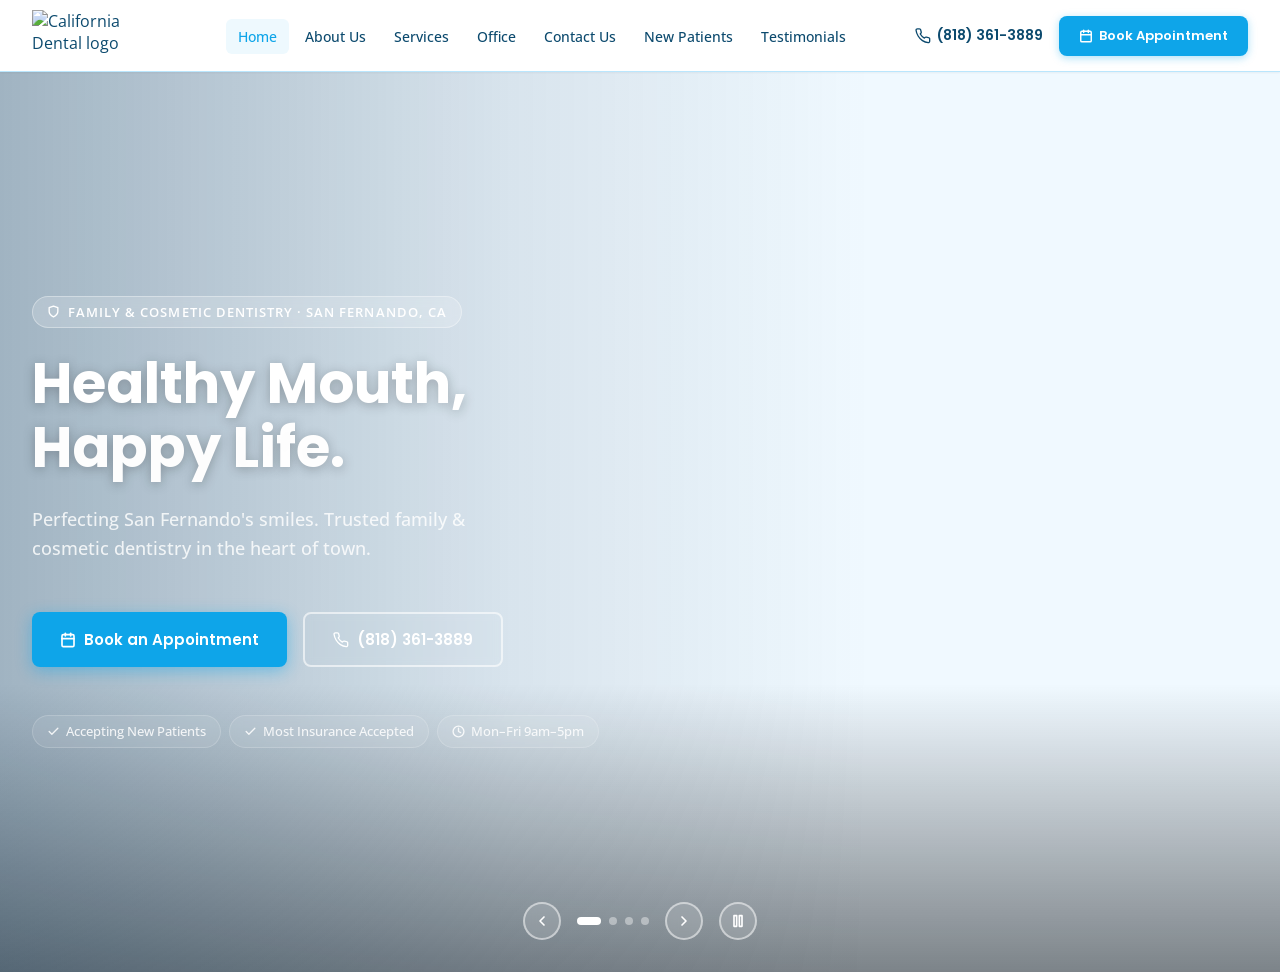
==== index.html @ 05d6266d "fin checkpoint" ====
<!DOCTYPE html>
<html lang="en">
<head>
  <!-- ═══════════════════════════════════════════════════════════════
       PRESERVED: All original meta / SEO / schema / tracking tags
       ═══════════════════════════════════════════════════════════════ -->
  <meta charset="utf-8">
  <meta http-equiv="content-type" content="text/html; charset=utf-8">
  <meta name="robots" content="index,follow">
  <meta name="viewport" content="width=device-width, initial-scale=1">
  <title>San Fernando, CA Dentist</title>
  <meta name="description" content="San Fernando dentist, California Dental is a local, trusted dental practice offering general and cosmetic dentistry, teeth whitening, implants, veneers &amp; other dental care. Call today to make an appointment!">
  <meta name="keywords" content="Dentist, Cosmetic Dentist, Teeth Whitening, Dental Care, Dental Implants, Veneers, Dental Practice, Teeth Cleaning, Family Dentist, San Fernando">
  <meta name="SiteID" content="0040197">
  <link rel="canonical" href="https://www.california-dental.net" />
  <meta property="og:title" content="San Fernando, CA Dentist" />
  <meta property="og:type" content="website" />
  <meta property="og:description" content="San Fernando dentist, California Dental is a local, trusted dental practice offering general and cosmetic dentistry, teeth whitening, implants, veneers &amp; other dental care. Call today to make an appointment!" />
  <meta property="og:url" content="https://www.california-dental.net" />

  <!-- PRESERVED: Favicons -->
  <link rel="shortcut icon" href="https://cdcssl.ibsrv.net/ibimg/smb/16x16_80/webmgr/0v/0/l/5e7abb1abc600_IGLogo.png.webp?4edfd5c7033d72e8e46a550bc33fdedd" type="image/x-icon" />

  <!-- PRESERVED: Schema.org structured data -->
  <script type="application/ld+json">
  {"@context":"https://schema.org","@type":"MedicalBusiness","url":"https://www.california-dental.net","name":"California Dental","description":"San Fernando dentist, California Dental is a local, trusted dental practice offering general and cosmetic dentistry, teeth whitening, implants, veneers & other dental care. Call today to make an appointment!","telephone":"(818) 361-3889","email":"contact@california-dental.net","priceRange":"Call for pricing options","address":{"@type":"PostalAddress","addressLocality":"San Fernando","addressRegion":"CA","postalCode":"91340","streetAddress":"1009 Glenoaks Blvd","addressCountry":"USA"},"sameAs":["https://g.page/r/CWk7m9_or7PLEAE","https://www.yelp.com/biz/california-dental-san-fernando","http://instagram.com/cali.dental","https://www.facebook.com/California-Dental-102701184715709/"],"geo":{"@type":"GeoCoordinates","latitude":34.291094000000001,"longitude":-118.429474},"logo":"https://www.california-dental.net/storage/app/media/cali-logo1.jpg","openingHoursSpecification":[{"@type":"OpeningHoursSpecification","dayOfWeek":["Monday","Tuesday","Wednesday","Thursday","Friday"],"opens":"09:00","closes":"17:00"}]}
  </script>
  <script type="application/ld+json">
  {"@context":"https://schema.org","@type":"WebSite","name":"California Dental","url":"https://www.california-dental.net"}
  </script>

  <!-- PRESERVED: Officite CMS color tokens (original site vars) -->
  <style>:root{--color2:#3bb6b4;--color3:#989898;--color4:#94d3d2;--color5:#b8b8b8;}</style>

  <!-- PRESERVED: reCAPTCHA global key -->
  <script>var RECAPTCHA_SITE_KEY="6LefJjArAAAAACeGc1HRyo3RQkV0Jx7Jua7Bylkk";</script>

  <!-- PRESERVED: Google Analytics -->
  <script async src="https://www.googletagmanager.com/gtag/js?id=G-EQH496LMM2"></script>
  <script>window.dataLayer=window.dataLayer||[];function gtag(){dataLayer.push(arguments);}gtag('js',new Date());gtag('config','G-EQH496LMM2');</script>

  <!-- PRESERVED: Officite Call Tracking -->
  <script>var _ctRewriteUrl="https://apps.officite.com/CallTracking/RewriteRule/clientId/120095";</script>
  <script async src="https://apps.officite.com/js/smb-number-changer.js"></script>

  <!-- PRESERVED: SMB Leads Campaign Tracker -->
  <script async src="https://smbleads.ibsmb.com/v1/js/CampaignTracker.min.js"></script>

  <!-- PRESERVED: Piwik ignore tel/fax links -->
  <script>
  window.addEventListener("load",function(){
    var t=document.querySelectorAll('a[href^="tel:"]:not(.piwik_ignore)');
    for(var i=0;i<t.length;i++)t[i].classList.add("piwik_ignore");
    var f=document.querySelectorAll('a[href^="fax:"]:not(.piwik_ignore)');
    for(var j=0;j<f.length;j++)f[j].classList.add("piwik_ignore");
  });
  </script>

  <!-- PRESERVED: Cloudflare Web Analytics -->
  <script defer src="https://static.cloudflareinsights.com/beacon.min.js" data-cf-beacon='{"token":"824d5838503a4dd0adf602fb974a7e1a"}'></script>

  <!-- ═══════════════════════════════════════════════════════════════
       DESIGN SYSTEM — California Dental (MASTER.md)
       Style: Soft UI Evolution | Category: Dental Practice
       ═══════════════════════════════════════════════════════════════ -->
  <link rel="preconnect" href="https://fonts.googleapis.com">
  <link rel="preconnect" href="https://fonts.gstatic.com" crossorigin>
  <link href="https://fonts.googleapis.com/css2?family=Open+Sans:wght@300;400;500;600;700&family=Poppins:wght@400;500;600;700&display=swap" rel="stylesheet">

  <style>
    /* ─── DESIGN TOKENS ─────────────────────────────────────────── */
    :root {
      --color-primary:       #0EA5E9;
      --color-on-primary:    #0F172A;
      --color-secondary:     #38BDF8;
      --color-on-secondary:  #0F172A;
      --color-accent:        #0EA5E9;
      --color-background:    #F0F9FF;
      --color-foreground:    #0C4A6E;
      --color-card:          #FFFFFF;
      --color-card-fg:       #0C4A6E;
      --color-muted:         #E8F2F8;
      --color-muted-fg:      #475569;
      --color-border:        #BAE6FD;
      --color-destructive:   #DC2626;
      --color-ring:          #000000;

      --shadow-sm:  0 1px 2px rgba(0,0,0,.05);
      --shadow-md:  0 4px 6px rgba(0,0,0,.10);
      --shadow-lg:  0 10px 15px rgba(0,0,0,.10);
      --shadow-xl:  0 20px 25px rgba(0,0,0,.15);

      --space-xs:   4px;
      --space-sm:   8px;
      --space-md:   16px;
      --space-lg:   24px;
      --space-xl:   32px;
      --space-2xl:  48px;
      --space-3xl:  64px;

      --font-heading: 'Poppins', sans-serif;
      --font-body:    'Open Sans', sans-serif;

      --nav-h: 72px;
      --transition: 200ms ease;
    }

    /* ─── RESET ──────────────────────────────────────────────────── */
    *, *::before, *::after { box-sizing: border-box; margin: 0; padding: 0; }
    html { scroll-behavior: smooth; }
    body {
      font-family: var(--font-body);
      color: var(--color-foreground);
      background: var(--color-background);
      -webkit-font-smoothing: antialiased;
    }
    a { text-decoration: none; color: inherit; }
    ul { list-style: none; }
    img { display: block; max-width: 100%; }

    /* ─── NAVBAR ─────────────────────────────────────────────────── */
    .navbar {
      position: fixed;
      top: 0; left: 0; right: 0;
      z-index: 1000;
      height: var(--nav-h);
      background: rgba(255,255,255,0.96);
      backdrop-filter: blur(12px);
      -webkit-backdrop-filter: blur(12px);
      border-bottom: 1px solid var(--color-border);
      box-shadow: var(--shadow-sm);
      transition: background var(--transition), box-shadow var(--transition);
    }
    .navbar.scrolled {
      background: rgba(255,255,255,0.99);
      box-shadow: var(--shadow-md);
    }
    .navbar__inner {
      max-width: 1280px;
      margin: 0 auto;
      height: 100%;
      padding: 0 var(--space-xl);
      display: flex;
      align-items: center;
      gap: var(--space-xl);
    }

    /* Logo */
    .navbar__logo {
      flex-shrink: 0;
      display: flex;
      align-items: center;
    }
    .navbar__logo img {
      height: 52px;
      width: auto;
      object-fit: contain;
    }

    /* Nav links */
    .navbar__nav {
      flex: 1;
      display: flex;
      align-items: center;
      justify-content: center;
      gap: 4px;
    }
    .navbar__nav a {
      font-family: var(--font-body);
      font-size: 14px;
      font-weight: 500;
      color: var(--color-foreground);
      padding: 8px 12px;
      border-radius: 6px;
      transition: color var(--transition), background var(--transition);
      white-space: nowrap;
    }
    .navbar__nav a:hover,
    .navbar__nav a.active {
      color: var(--color-primary);
      background: rgba(14,165,233,.07);
    }
    .navbar__nav a:focus-visible {
      outline: 2px solid var(--color-primary);
      outline-offset: 2px;
    }
    .navbar__nav a:focus-visible {
      outline: 2px solid var(--color-primary);
      outline-offset: 2px;
    }

    /* Navbar right: phone + CTA */
    .navbar__right {
      flex-shrink: 0;
      display: flex;
      align-items: center;
      gap: var(--space-md);
    }
    .navbar__phone {
      display: flex;
      align-items: center;
      gap: 6px;
      font-family: var(--font-heading);
      font-size: 14px;
      font-weight: 600;
      color: var(--color-foreground);
      transition: color var(--transition);
    }
    .navbar__phone:hover { color: var(--color-primary); }
    .navbar__phone svg { flex-shrink: 0; }
    .navbar__cta {
      display: inline-flex;
      align-items: center;
      gap: 6px;
      background: var(--color-primary);
      color: #fff;
      font-family: var(--font-heading);
      font-size: 13px;
      font-weight: 600;
      padding: 10px 20px;
      border-radius: 8px;
      cursor: pointer;
      transition: opacity var(--transition), transform var(--transition), box-shadow var(--transition);
      box-shadow: 0 2px 8px rgba(14,165,233,.35);
      white-space: nowrap;
    }
    .navbar__cta:hover {
      opacity: .92;
      transform: translateY(-1px);
      box-shadow: 0 4px 16px rgba(14,165,233,.45);
    }
    .navbar__cta:focus-visible { outline: 2px solid var(--color-ring); outline-offset: 3px; }

    /* Hamburger (mobile) */
    .navbar__hamburger {
      display: none;
      flex-direction: column;
      justify-content: center;
      gap: 5px;
      width: 36px;
      height: 36px;
      padding: 4px;
      background: none;
      border: none;
      cursor: pointer;
      border-radius: 6px;
      transition: background var(--transition);
      margin-left: auto;
    }
    .navbar__hamburger:hover { background: var(--color-muted); }
    .navbar__hamburger span {
      display: block;
      height: 2px;
      background: var(--color-foreground);
      border-radius: 2px;
      transition: transform 250ms ease, opacity 250ms ease, width var(--transition);
    }
    .navbar__hamburger.open span:nth-child(1) { transform: translateY(7px) rotate(45deg); }
    .navbar__hamburger.open span:nth-child(2) { opacity: 0; width: 0; }
    .navbar__hamburger.open span:nth-child(3) { transform: translateY(-7px) rotate(-45deg); }

    /* Mobile drawer */
    .navbar__drawer {
      display: none;
      position: fixed;
      top: var(--nav-h);
      left: 0; right: 0;
      background: #fff;
      border-bottom: 1px solid var(--color-border);
      box-shadow: var(--shadow-lg);
      padding: var(--space-md) var(--space-xl) var(--space-xl);
      z-index: 999;
      flex-direction: column;
      gap: 4px;
    }
    .navbar__drawer.open { display: flex; }
    .navbar__drawer a {
      font-size: 15px;
      font-weight: 500;
      color: var(--color-foreground);
      padding: 12px 8px;
      border-radius: 8px;
      border-bottom: 1px solid var(--color-muted);
      transition: color var(--transition), background var(--transition);
    }
    .navbar__drawer a:last-child { border-bottom: none; }
    .navbar__drawer a:hover { color: var(--color-primary); background: rgba(14,165,233,.06); }
    .navbar__drawer .drawer-phone {
      margin-top: var(--space-md);
      display: flex;
      align-items: center;
      justify-content: center;
      gap: 8px;
      font-family: var(--font-heading);
      font-weight: 700;
      font-size: 18px;
      color: var(--color-primary);
      border: none;
      background: rgba(14,165,233,.08);
      border-radius: 10px;
      padding: var(--space-md);
    }

    /* ─── HERO SLIDER ────────────────────────────────────────────── */
    .hero {
      position: relative;
      width: 100%;
      height: 100vh;
      min-height: 560px;
      max-height: 900px;
      overflow: hidden;
      margin-top: var(--nav-h);
    }

    /* Slides */
    .hero__slides {
      position: absolute;
      inset: 0;
    }
    .hero__slide {
      position: absolute;
      inset: 0;
      background-size: cover;
      background-position: center;
      opacity: 0;
      transition: opacity 800ms ease;
      will-change: opacity;
    }
    .hero__slide.active { opacity: 1; }

    @media (prefers-reduced-motion: reduce) {
      .hero__slide { transition: none; }
    }

    /* Overlay — subtle blue scrim + bottom fade */
    .hero__overlay {
      position: absolute;
      inset: 0;
      background:
        linear-gradient(90deg,
          rgba(12, 50, 80, 0.35) 0%,
          rgba(12, 50, 80, 0.10) 40%,
          rgba(12, 50, 80, 0) 68%
        ),
        linear-gradient(to top,
          rgba(10, 15, 20, 0.50) 0%,
          rgba(10, 15, 20, 0) 32%
        );
      z-index: 1;
    }

    /* Content */
    .hero__content {
      position: relative;
      z-index: 2;
      height: 100%;
      display: flex;
      flex-direction: column;
      justify-content: center;
      padding: var(--space-3xl) var(--space-xl);
      max-width: 1280px;
      margin: 0 auto;
    }
    .hero__inner {
      max-width: 620px;
    }

    /* Eyebrow */
    .hero__eyebrow {
      display: inline-flex;
      align-items: center;
      gap: 8px;
      font-family: var(--font-body);
      font-size: 13px;
      font-weight: 600;
      letter-spacing: .08em;
      text-transform: uppercase;
      color: #fff;
      background: rgba(255,255,255,.18);
      border: 1px solid rgba(255,255,255,.35);
      border-radius: 100px;
      padding: 6px 14px;
      margin-bottom: var(--space-lg);
      backdrop-filter: blur(6px);
    }
    .hero__eyebrow svg { flex-shrink: 0; }

    /* Heading */
    .hero__heading {
      font-family: var(--font-heading);
      font-weight: 700;
      font-size: clamp(2.2rem, 5vw, 3.5rem);
      line-height: 1.15;
      color: #fff;
      margin-bottom: var(--space-lg);
      text-shadow: 0 2px 12px rgba(0,0,0,.25);
    }
    .hero__heading em {
      font-style: normal;
      color: rgba(255,255,255,.98);
    }

    /* Caption / subtitle */
    .hero__caption {
      font-family: var(--font-body);
      font-size: clamp(1rem, 2vw, 1.125rem);
      font-weight: 500;
      color: rgba(255,255,255,.82);
      line-height: 1.65;
      margin-bottom: var(--space-2xl);
      max-width: 500px;
    }

    /* CTA row */
    .hero__cta-row {
      display: flex;
      flex-wrap: wrap;
      gap: var(--space-md);
      margin-bottom: var(--space-2xl);
    }
    .btn-primary {
      display: inline-flex;
      align-items: center;
      gap: 8px;
      background: var(--color-primary);
      color: #fff;
      font-family: var(--font-heading);
      font-size: 15px;
      font-weight: 600;
      padding: 14px 28px;
      border-radius: 8px;
      cursor: pointer;
      border: none;
      box-shadow: 0 4px 16px rgba(14,165,233,.45);
      transition: opacity var(--transition), transform var(--transition), box-shadow var(--transition);
      white-space: nowrap;
    }
    .btn-primary:hover {
      opacity: .92;
      transform: translateY(-1px);
      box-shadow: 0 6px 24px rgba(14,165,233,.55);
    }
    .btn-primary:focus-visible { outline: 2px solid #fff; outline-offset: 3px; }

    .btn-ghost {
      display: inline-flex;
      align-items: center;
      gap: 8px;
      background: transparent;
      color: #fff;
      font-family: var(--font-heading);
      font-size: 15px;
      font-weight: 600;
      padding: 14px 28px;
      border-radius: 8px;
      border: 2px solid rgba(255,255,255,.6);
      cursor: pointer;
      backdrop-filter: blur(4px);
      transition: background var(--transition), border-color var(--transition), transform var(--transition);
      white-space: nowrap;
    }
    .btn-ghost:hover {
      background: rgba(255,255,255,.12);
      border-color: #fff;
      transform: translateY(-1px);
    }
    .btn-ghost:focus-visible { outline: 2px solid #fff; outline-offset: 3px; }

    /* Trust badges */
    .hero__badges {
      display: flex;
      flex-wrap: wrap;
      gap: var(--space-sm);
    }
    .hero__badge {
      display: inline-flex;
      align-items: center;
      gap: 6px;
      background: rgba(255,255,255,.08);
      border: 1px solid rgba(255,255,255,.18);
      color: rgba(255,255,255,.85);
      font-family: var(--font-body);
      font-size: 12.5px;
      font-weight: 500;
      padding: 7px 14px;
      border-radius: 100px;
      backdrop-filter: blur(6px);
    }
    .hero__badge svg { flex-shrink: 0; }

    /* Slide controls (prev / next / dots / pause) */
    .hero__controls {
      position: absolute;
      bottom: 32px;
      left: 50%;
      transform: translateX(-50%);
      z-index: 3;
      display: flex;
      align-items: center;
      gap: var(--space-md);
    }
    .hero__ctrl-btn {
      width: 38px;
      height: 38px;
      border-radius: 50%;
      border: 2px solid rgba(255,255,255,.5);
      background: rgba(255,255,255,.12);
      backdrop-filter: blur(6px);
      color: #fff;
      cursor: pointer;
      display: flex;
      align-items: center;
      justify-content: center;
      transition: background var(--transition), border-color var(--transition), transform var(--transition);
    }
    .hero__ctrl-btn:hover {
      background: rgba(255,255,255,.25);
      border-color: rgba(255,255,255,.9);
      transform: scale(1.05);
    }
    .hero__ctrl-btn:focus-visible { outline: 2px solid #fff; outline-offset: 3px; }

    .hero__dots {
      display: flex;
      align-items: center;
      gap: 8px;
    }
    .hero__dot {
      width: 8px;
      height: 8px;
      border-radius: 50%;
      background: rgba(255,255,255,.4);
      border: none;
      padding: 0;
      cursor: pointer;
      transition: background var(--transition), transform var(--transition), width var(--transition);
    }
    .hero__dot.active {
      background: #fff;
      width: 24px;
      border-radius: 100px;
    }
    .hero__dot:focus-visible { outline: 2px solid #fff; outline-offset: 3px; }

    /* Slide-number announce (sr-only) */
    .sr-only {
      position: absolute;
      width: 1px;
      height: 1px;
      overflow: hidden;
      clip: rect(0,0,0,0);
      white-space: nowrap;
    }

    /* ─── RESPONSIVE ─────────────────────────────────────────────── */
    @media (max-width: 1024px) {
      .navbar__nav { display: none; }
      .navbar__right .navbar__cta { display: none; }
      .navbar__hamburger { display: flex; }
    }
    @media (max-width: 768px) {
      .hero { height: calc(100svh - var(--nav-h)); min-height: 480px; max-height: 700px; }
      .hero__content { padding: var(--space-xl) var(--space-md); justify-content: flex-end; padding-bottom: 80px; }
      .hero__inner { max-width: 100%; }
      .hero__heading { font-size: clamp(1.8rem, 6vw, 2.4rem); }
      .hero__caption { font-size: .95rem; }
      .hero__controls { bottom: 20px; }
      .navbar__inner { padding: 0 var(--space-md); }
    }
    @media (max-width: 375px) {
      .hero__cta-row { flex-direction: column; }
      .btn-primary, .btn-ghost { justify-content: center; }
    }
  </style>
</head>

<body>

  <!-- ═══════════════════════════════════════════════════════════════
       PRESERVED: Officite ADA Accessibility Toolbar (untouched)
       ═══════════════════════════════════════════════════════════════ -->
  <div id="ada-modal-on" class="ada_modal" style="display:none;">
    <div class="ada_modal--container">
      <p class="ada_modal--description">Would you like to switch to the accessible version of this site?</p>
      <a href="#" tabindex="0" class="ada_modal--link" title="Go to accessible site" data-action="accessible">Go to accessible site</a>
      <a href="#" tabindex="1" class="ada_modal--close" title="Close modal window" data-action="close"><span>Close modal window</span></a>
    </div>
  </div>
  <div id="ada-modal-off" class="ada_modal" style="display:none;">
    <div class="ada_modal--container">
      <p class="ada_modal--description">Don't need the accessible version of this site?</p>
      <a href="#" tabindex="0" class="ada_modal--link" title="Hide the accessibility button" data-action="remove-accessible">Hide the accessibility button</a>
      <a href="#" tabindex="1" class="ada_modal--close" title="Close modal window" data-action="close"><span>Close modal window</span></a>
    </div>
  </div>
  <div id="ada-toolbar" class="ada_toolbar bottom" style="display:none;">
    <div class="ada_toolbar--content">
      <a href="#" data-modal-id="ada-modal-on" data-action="modal" class="ada_toolbar--opener" title="Accessibility View" tabindex="0">Accessibility View</a>
      <a href="#" data-modal-id="ada-modal-off" data-action="modal" class="ada_toolbar--close" title="Close toolbar" tabindex="0"><span>Close toolbar</span></a>
    </div>
  </div>

  <!-- ═══════════════════════════════════════════════════════════════
       NAVBAR
       ═══════════════════════════════════════════════════════════════ -->
  <nav class="navbar" id="navbar" role="navigation" aria-label="Main navigation">
    <div class="navbar__inner">

      <!-- Logo -->
      <a href="https://www.california-dental.net" class="navbar__logo" aria-label="California Dental — Home">
        <img src="https://cdcssl.ibsrv.net/ibimg/smb/396x150_80/webmgr/0v/0/l/cali-logo1.jpg.webp?b8991b224cc1a1da1626f5af4415e0e5"
             alt="California Dental logo"
             width="198" height="75">
      </a>

      <!-- Desktop nav links -->
      <ul class="navbar__nav" role="list">
        <li><a href="https://www.california-dental.net" class="active" aria-current="page">Home</a></li>
        <li><a href="https://www.california-dental.net/ourteam">About Us</a></li>
        <li><a href="https://www.california-dental.net/dental-services">Services</a></li>
        <li><a href="https://www.california-dental.net/our-location">Office</a></li>
        <li><a href="https://www.california-dental.net/contact">Contact Us</a></li>
        <li><a href="https://www.california-dental.net/new-patients">New Patients</a></li>
        <li><a href="https://www.california-dental.net/testimonials">Testimonials</a></li>
      </ul>

      <!-- Desktop right: phone + CTA -->
      <div class="navbar__right">
        <a href="tel:(818) 361-3889" class="navbar__phone piwik_ignore" aria-label="Call us at (818) 361-3889">
          <svg width="16" height="16" viewBox="0 0 24 24" fill="none" stroke="currentColor" stroke-width="2" stroke-linecap="round" stroke-linejoin="round" aria-hidden="true"><path d="M22 16.92v3a2 2 0 0 1-2.18 2 19.79 19.79 0 0 1-8.63-3.07A19.5 19.5 0 0 1 4.69 12 19.79 19.79 0 0 1 1.58 3.4 2 2 0 0 1 3.56 1.22h3a2 2 0 0 1 2 1.72 12.84 12.84 0 0 0 .7 2.81 2 2 0 0 1-.45 2.11L7.91 8.96a16 16 0 0 0 6.13 6.13l.91-.91a2 2 0 0 1 2.11-.45 12.84 12.84 0 0 0 2.81.7A2 2 0 0 1 22 16.92z"/></svg>
          (818) 361-3889
        </a>
        <a href="https://www.california-dental.net/appointment" class="navbar__cta">
          <svg width="14" height="14" viewBox="0 0 24 24" fill="none" stroke="currentColor" stroke-width="2.5" stroke-linecap="round" stroke-linejoin="round" aria-hidden="true"><rect x="3" y="4" width="18" height="18" rx="2"/><line x1="16" y1="2" x2="16" y2="6"/><line x1="8" y1="2" x2="8" y2="6"/><line x1="3" y1="10" x2="21" y2="10"/></svg>
          Book Appointment
        </a>
      </div>

      <!-- Mobile hamburger -->
      <button class="navbar__hamburger" id="hamburger-btn" aria-expanded="false" aria-controls="mobile-drawer" aria-label="Open menu">
        <span></span><span></span><span></span>
      </button>

    </div>
  </nav>

  <!-- Mobile drawer -->
  <div class="navbar__drawer" id="mobile-drawer" role="dialog" aria-label="Mobile navigation">
    <a href="https://www.california-dental.net" aria-current="page">Home</a>
    <a href="https://www.california-dental.net/ourteam">About Us</a>
    <a href="https://www.california-dental.net/dental-services">Services</a>
    <a href="https://www.california-dental.net/our-location">Office</a>
    <a href="https://www.california-dental.net/contact">Contact Us</a>
    <a href="https://www.california-dental.net/new-patients">New Patients</a>
    <a href="https://www.california-dental.net/testimonials">Testimonials</a>
    <a href="https://www.california-dental.net/appointment" class="navbar__cta" style="justify-content:center;margin-top:8px;">Book Appointment</a>
    <a href="tel:(818) 361-3889" class="drawer-phone piwik_ignore">
      <svg width="18" height="18" viewBox="0 0 24 24" fill="none" stroke="currentColor" stroke-width="2" stroke-linecap="round" stroke-linejoin="round" aria-hidden="true"><path d="M22 16.92v3a2 2 0 0 1-2.18 2 19.79 19.79 0 0 1-8.63-3.07A19.5 19.5 0 0 1 4.69 12 19.79 19.79 0 0 1 1.58 3.4 2 2 0 0 1 3.56 1.22h3a2 2 0 0 1 2 1.72 12.84 12.84 0 0 0 .7 2.81 2 2 0 0 1-.45 2.11L7.91 8.96a16 16 0 0 0 6.13 6.13l.91-.91a2 2 0 0 1 2.11-.45 12.84 12.84 0 0 0 2.81.7A2 2 0 0 1 22 16.92z"/></svg>
      (818) 361-3889
    </a>
  </div>

  <!-- ═══════════════════════════════════════════════════════════════
       HERO SECTION
       ═══════════════════════════════════════════════════════════════ -->
  <section class="hero" id="hero" aria-label="Homepage hero slideshow">

    <!-- Background slides (CDN images preserved from original) -->
    <div class="hero__slides" aria-hidden="true">
      <div class="hero__slide active"
           style="background-image:url('https://cdcssl.ibsrv.net/ibimg/smb/3000x2000_80/webmgr/0v/0/l/Banner1-min.jpg.webp?b0aba526b880444fe1b31b6194212b46')">
      </div>
      <div class="hero__slide"
           style="background-image:url('https://cdcssl.ibsrv.net/ibimg/smb/3000x2000_80/webmgr/0v/0/l/Banner2-min.jpg.webp?bb42b1488b19e191a521c3a68cb92cef')">
      </div>
      <div class="hero__slide"
           style="background-image:url('https://cdcssl.ibsrv.net/ibimg/smb/3000x1984_80/webmgr/0v/0/l/Banner3-min.jpg.webp?cf7e42110e94c0af7acf92ee405239bb')">
      </div>
      <div class="hero__slide"
           style="background-image:url('https://cdcssl.ibsrv.net/ibimg/smb/3000x2000_80/webmgr/0v/0/l/Banner4-min.jpg.webp?14c86e592265cdf810d7b770c278e4c6')">
      </div>
    </div>

    <!-- Gradient overlay -->
    <div class="hero__overlay" aria-hidden="true"></div>

    <!-- Live content region for slide text (announced to screen readers) -->
    <div class="hero__content">
      <div class="hero__inner">

        <!-- Eyebrow -->
        <span class="hero__eyebrow" aria-hidden="true">
          <svg width="13" height="13" viewBox="0 0 24 24" fill="none" stroke="currentColor" stroke-width="2.5" stroke-linecap="round" stroke-linejoin="round"><path d="M12 22s8-4 8-10V5l-8-3-8 3v7c0 6 8 10 8 10z"/></svg>
          Family &amp; Cosmetic Dentistry · San Fernando, CA
        </span>

        <!-- Heading (updated per active slide via JS) -->
        <h1 class="hero__heading" id="hero-heading" aria-live="polite">
          Healthy Mouth,<br><em>Happy Life.</em>
        </h1>

        <!-- Caption -->
        <p class="hero__caption" id="hero-caption" aria-live="polite">
          Perfecting San Fernando's smiles. Trusted family &amp; cosmetic dentistry in the heart of town.
        </p>

        <!-- CTA row -->
        <div class="hero__cta-row">
          <a href="https://www.california-dental.net/appointment" class="btn-primary">
            <svg width="16" height="16" viewBox="0 0 24 24" fill="none" stroke="currentColor" stroke-width="2.5" stroke-linecap="round" stroke-linejoin="round" aria-hidden="true"><rect x="3" y="4" width="18" height="18" rx="2"/><line x1="16" y1="2" x2="16" y2="6"/><line x1="8" y1="2" x2="8" y2="6"/><line x1="3" y1="10" x2="21" y2="10"/></svg>
            Book an Appointment
          </a>
          <a href="tel:(818) 361-3889" class="btn-ghost piwik_ignore">
            <svg width="16" height="16" viewBox="0 0 24 24" fill="none" stroke="currentColor" stroke-width="2" stroke-linecap="round" stroke-linejoin="round" aria-hidden="true"><path d="M22 16.92v3a2 2 0 0 1-2.18 2 19.79 19.79 0 0 1-8.63-3.07A19.5 19.5 0 0 1 4.69 12 19.79 19.79 0 0 1 1.58 3.4 2 2 0 0 1 3.56 1.22h3a2 2 0 0 1 2 1.72 12.84 12.84 0 0 0 .7 2.81 2 2 0 0 1-.45 2.11L7.91 8.96a16 16 0 0 0 6.13 6.13l.91-.91a2 2 0 0 1 2.11-.45 12.84 12.84 0 0 0 2.81.7A2 2 0 0 1 22 16.92z"/></svg>
            (818) 361-3889
          </a>
        </div>

        <!-- Trust badges -->
        <div class="hero__badges" role="list" aria-label="Practice highlights">
          <span class="hero__badge" role="listitem">
            <svg width="13" height="13" viewBox="0 0 24 24" fill="none" stroke="currentColor" stroke-width="2.5" stroke-linecap="round" stroke-linejoin="round" aria-hidden="true"><polyline points="20 6 9 17 4 12"/></svg>
            Accepting New Patients
          </span>
          <span class="hero__badge" role="listitem">
            <svg width="13" height="13" viewBox="0 0 24 24" fill="none" stroke="currentColor" stroke-width="2.5" stroke-linecap="round" stroke-linejoin="round" aria-hidden="true"><polyline points="20 6 9 17 4 12"/></svg>
            Most Insurance Accepted
          </span>
          <span class="hero__badge" role="listitem">
            <svg width="13" height="13" viewBox="0 0 24 24" fill="none" stroke="currentColor" stroke-width="2.5" stroke-linecap="round" stroke-linejoin="round" aria-hidden="true"><circle cx="12" cy="12" r="10"/><polyline points="12 6 12 12 16 14"/></svg>
            Mon–Fri 9am–5pm
          </span>
        </div>

      </div>
    </div>

    <!-- Slide controls -->
    <div class="hero__controls" role="group" aria-label="Slideshow controls">
      <span class="sr-only" id="slide-announce" aria-live="polite" aria-atomic="true"></span>

      <button class="hero__ctrl-btn" id="hero-prev" aria-label="Previous slide" title="Previous slide">
        <svg width="16" height="16" viewBox="0 0 24 24" fill="none" stroke="currentColor" stroke-width="2.5" stroke-linecap="round" stroke-linejoin="round" aria-hidden="true"><polyline points="15 18 9 12 15 6"/></svg>
      </button>

      <div class="hero__dots" role="tablist" aria-label="Slide navigation">
        <button class="hero__dot active" role="tab" aria-selected="true"  aria-label="Slide 1" data-slide="0" tabindex="0"></button>
        <button class="hero__dot"        role="tab" aria-selected="false" aria-label="Slide 2" data-slide="1" tabindex="-1"></button>
        <button class="hero__dot"        role="tab" aria-selected="false" aria-label="Slide 3" data-slide="2" tabindex="-1"></button>
        <button class="hero__dot"        role="tab" aria-selected="false" aria-label="Slide 4" data-slide="3" tabindex="-1"></button>
      </div>

      <button class="hero__ctrl-btn" id="hero-next" aria-label="Next slide" title="Next slide">
        <svg width="16" height="16" viewBox="0 0 24 24" fill="none" stroke="currentColor" stroke-width="2.5" stroke-linecap="round" stroke-linejoin="round" aria-hidden="true"><polyline points="9 18 15 12 9 6"/></svg>
      </button>

      <button class="hero__ctrl-btn" id="hero-pause" aria-label="Pause slideshow" title="Pause slideshow">
        <svg width="16" height="16" viewBox="0 0 24 24" fill="none" stroke="currentColor" stroke-width="2.5" stroke-linecap="round" stroke-linejoin="round" aria-hidden="true" id="pause-icon">
          <rect x="6" y="4" width="4" height="16"/><rect x="14" y="4" width="4" height="16"/>
        </svg>
        <svg width="16" height="16" viewBox="0 0 24 24" fill="none" stroke="currentColor" stroke-width="2.5" stroke-linecap="round" stroke-linejoin="round" aria-hidden="true" id="play-icon" style="display:none">
          <polygon points="5 3 19 12 5 21 5 3"/>
        </svg>
      </button>
    </div>

  </section>
  <!-- END HERO — remaining sections (Services, Testimonials, CTA, Footer) to follow -->


  <!-- ═══════════════════════════════════════════════════════════════
       JAVASCRIPT — Navbar scroll, mobile drawer, hero slider
       ═══════════════════════════════════════════════════════════════ -->
  <script>
  (function () {
    'use strict';

    /* ── Navbar scroll shadow ── */
    var navbar = document.getElementById('navbar');
    window.addEventListener('scroll', function () {
      navbar.classList.toggle('scrolled', window.scrollY > 10);
    }, { passive: true });

    /* ── Mobile hamburger ── */
    var hamburgerBtn = document.getElementById('hamburger-btn');
    var drawer       = document.getElementById('mobile-drawer');
    hamburgerBtn.addEventListener('click', function () {
      var open = drawer.classList.toggle('open');
      hamburgerBtn.classList.toggle('open', open);
      hamburgerBtn.setAttribute('aria-expanded', String(open));
    });

    /* ── Hero slider ── */
    var slides    = document.querySelectorAll('.hero__slide');
    var dots      = document.querySelectorAll('.hero__dot');
    var heading   = document.getElementById('hero-heading');
    var announce  = document.getElementById('slide-announce');
    var pauseBtn  = document.getElementById('hero-pause');
    var pauseIcon = document.getElementById('pause-icon');
    var playIcon  = document.getElementById('play-icon');
    var hero      = document.getElementById('hero');

    var slideData = [
      { title: 'Healthy Mouth,\u003cbr\u003e\u003cem\u003eHappy Life.\u003c/em\u003e' },
      { title: 'Changing Lives,\u003cbr\u003e\u003cem\u003eOne Smile at a Time.\u003c/em\u003e' },
      { title: 'Discover Your Smile\u003cbr\u003e\u003cem\u003eToday.\u003c/em\u003e' },
      { title: 'Care for Your Smile,\u003cbr\u003e\u003cem\u003eLet it Brighten Your Day.\u003c/em\u003e' }
    ];

    var current    = 0;
    var paused     = false;
    var interval   = null;
    var DELAY      = 4000;

    /* Respect reduced-motion preference */
    var reducedMotion = window.matchMedia('(prefers-reduced-motion: reduce)').matches;
    if (reducedMotion) paused = true;

    function goTo(idx) {
      slides[current].classList.remove('active');
      dots[current].classList.remove('active');
      dots[current].setAttribute('aria-selected', 'false');
      dots[current].setAttribute('tabindex', '-1');

      current = (idx + slides.length) % slides.length;

      slides[current].classList.add('active');
      dots[current].classList.add('active');
      dots[current].setAttribute('aria-selected', 'true');
      dots[current].setAttribute('tabindex', '0');

      heading.innerHTML = slideData[current].title;
      announce.textContent = 'Slide ' + (current + 1) + ' of ' + slides.length;
    }

    function startAuto() {
      if (paused || reducedMotion) return;
      clearInterval(interval);
      interval = setInterval(function () { goTo(current + 1); }, DELAY);
    }

    function stopAuto() { clearInterval(interval); }

    startAuto();

    /* Prev / Next */
    document.getElementById('hero-prev').addEventListener('click', function () {
      goTo(current - 1);
      stopAuto(); startAuto();
    });
    document.getElementById('hero-next').addEventListener('click', function () {
      goTo(current + 1);
      stopAuto(); startAuto();
    });

    /* Dots */
    dots.forEach(function (dot) {
      dot.addEventListener('click', function () {
        goTo(parseInt(dot.dataset.slide, 10));
        stopAuto(); startAuto();
      });
    });

    /* Pause / Resume */
    pauseBtn.addEventListener('click', function () {
      paused = !paused;
      if (paused) {
        stopAuto();
        pauseIcon.style.display = 'none';
        playIcon.style.display  = '';
        pauseBtn.setAttribute('aria-label', 'Resume slideshow');
      } else {
        startAuto();
        pauseIcon.style.display = '';
        playIcon.style.display  = 'none';
        pauseBtn.setAttribute('aria-label', 'Pause slideshow');
      }
    });

    /* Pause on hover / focus */
    hero.addEventListener('mouseenter', stopAuto);
    hero.addEventListener('mouseleave', startAuto);
    hero.addEventListener('focusin',    stopAuto);
    hero.addEventListener('focusout',   startAuto);

    /* Keyboard: left/right arrow on dots */
    document.querySelector('.hero__dots').addEventListener('keydown', function (e) {
      if (e.key === 'ArrowRight') { goTo(current + 1); stopAuto(); startAuto(); }
      if (e.key === 'ArrowLeft')  { goTo(current - 1); stopAuto(); startAuto(); }
    });

  }());
  </script>

</body>
</html>
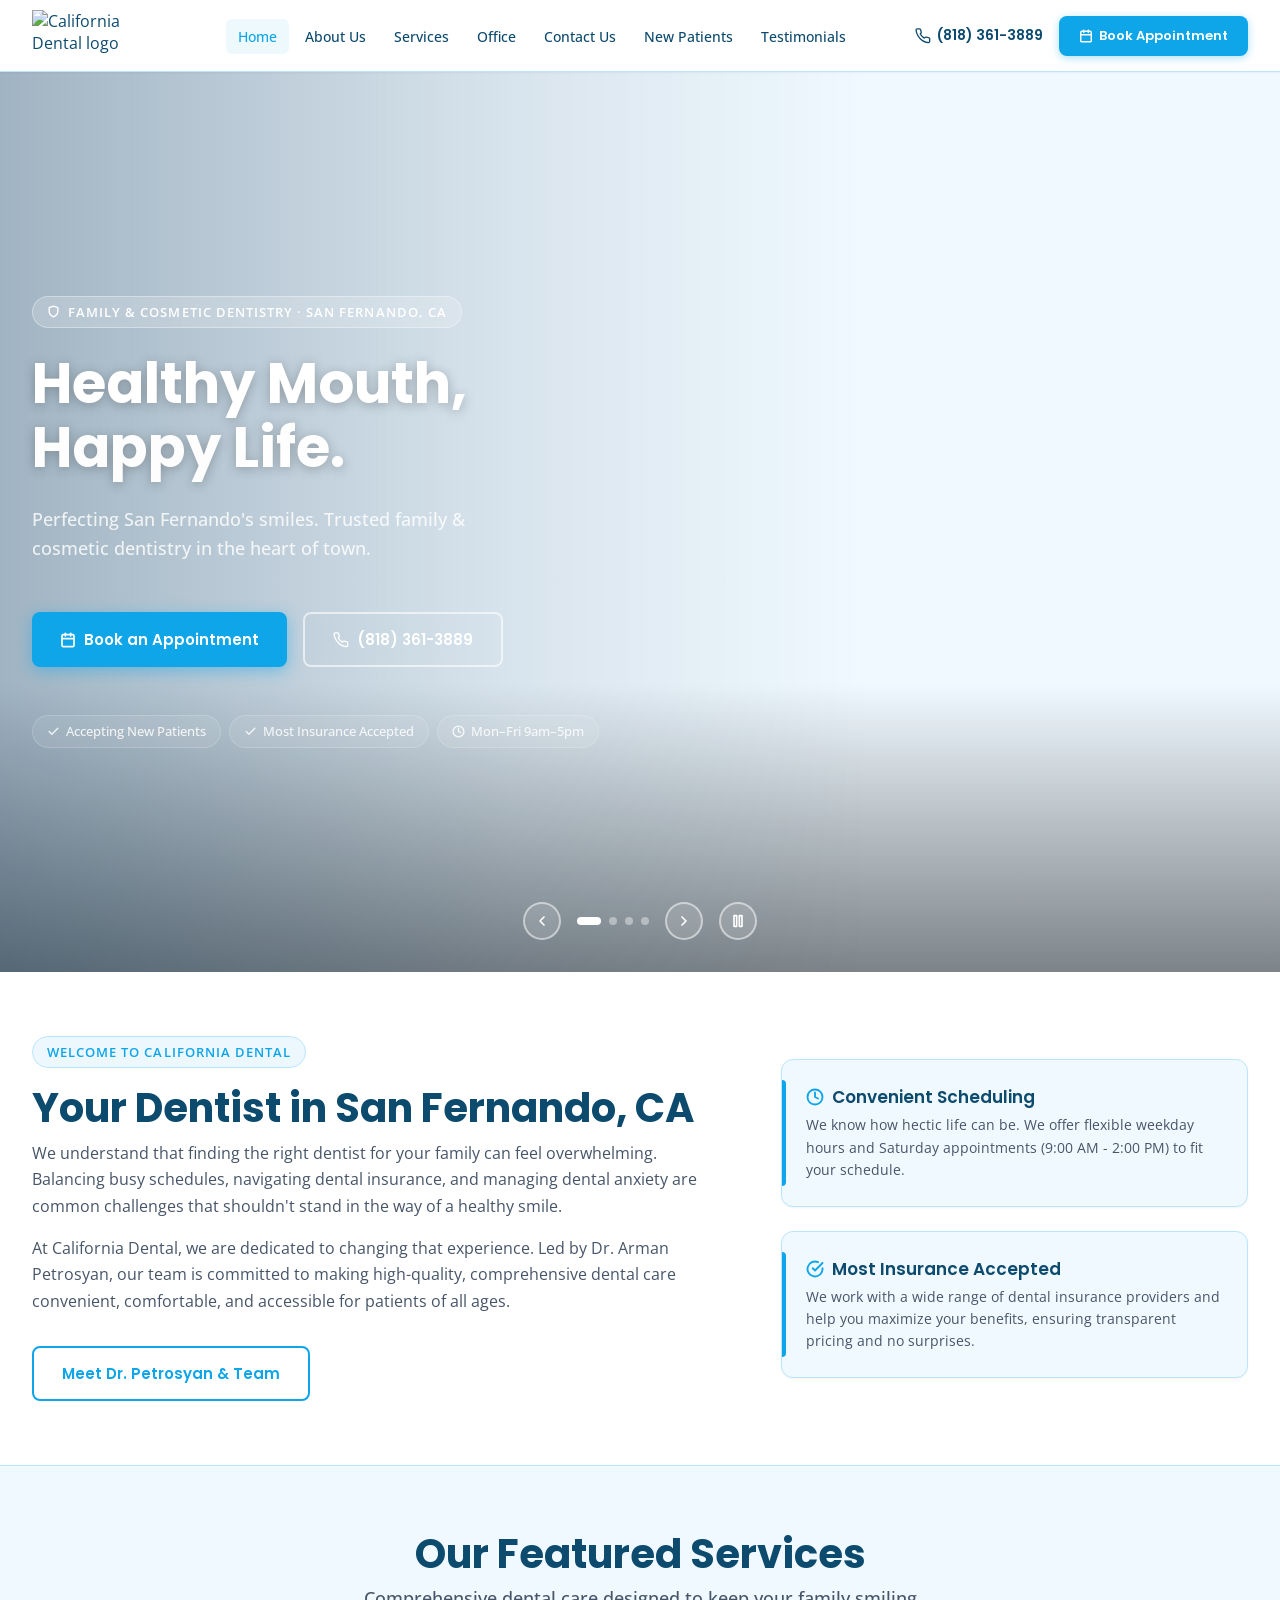
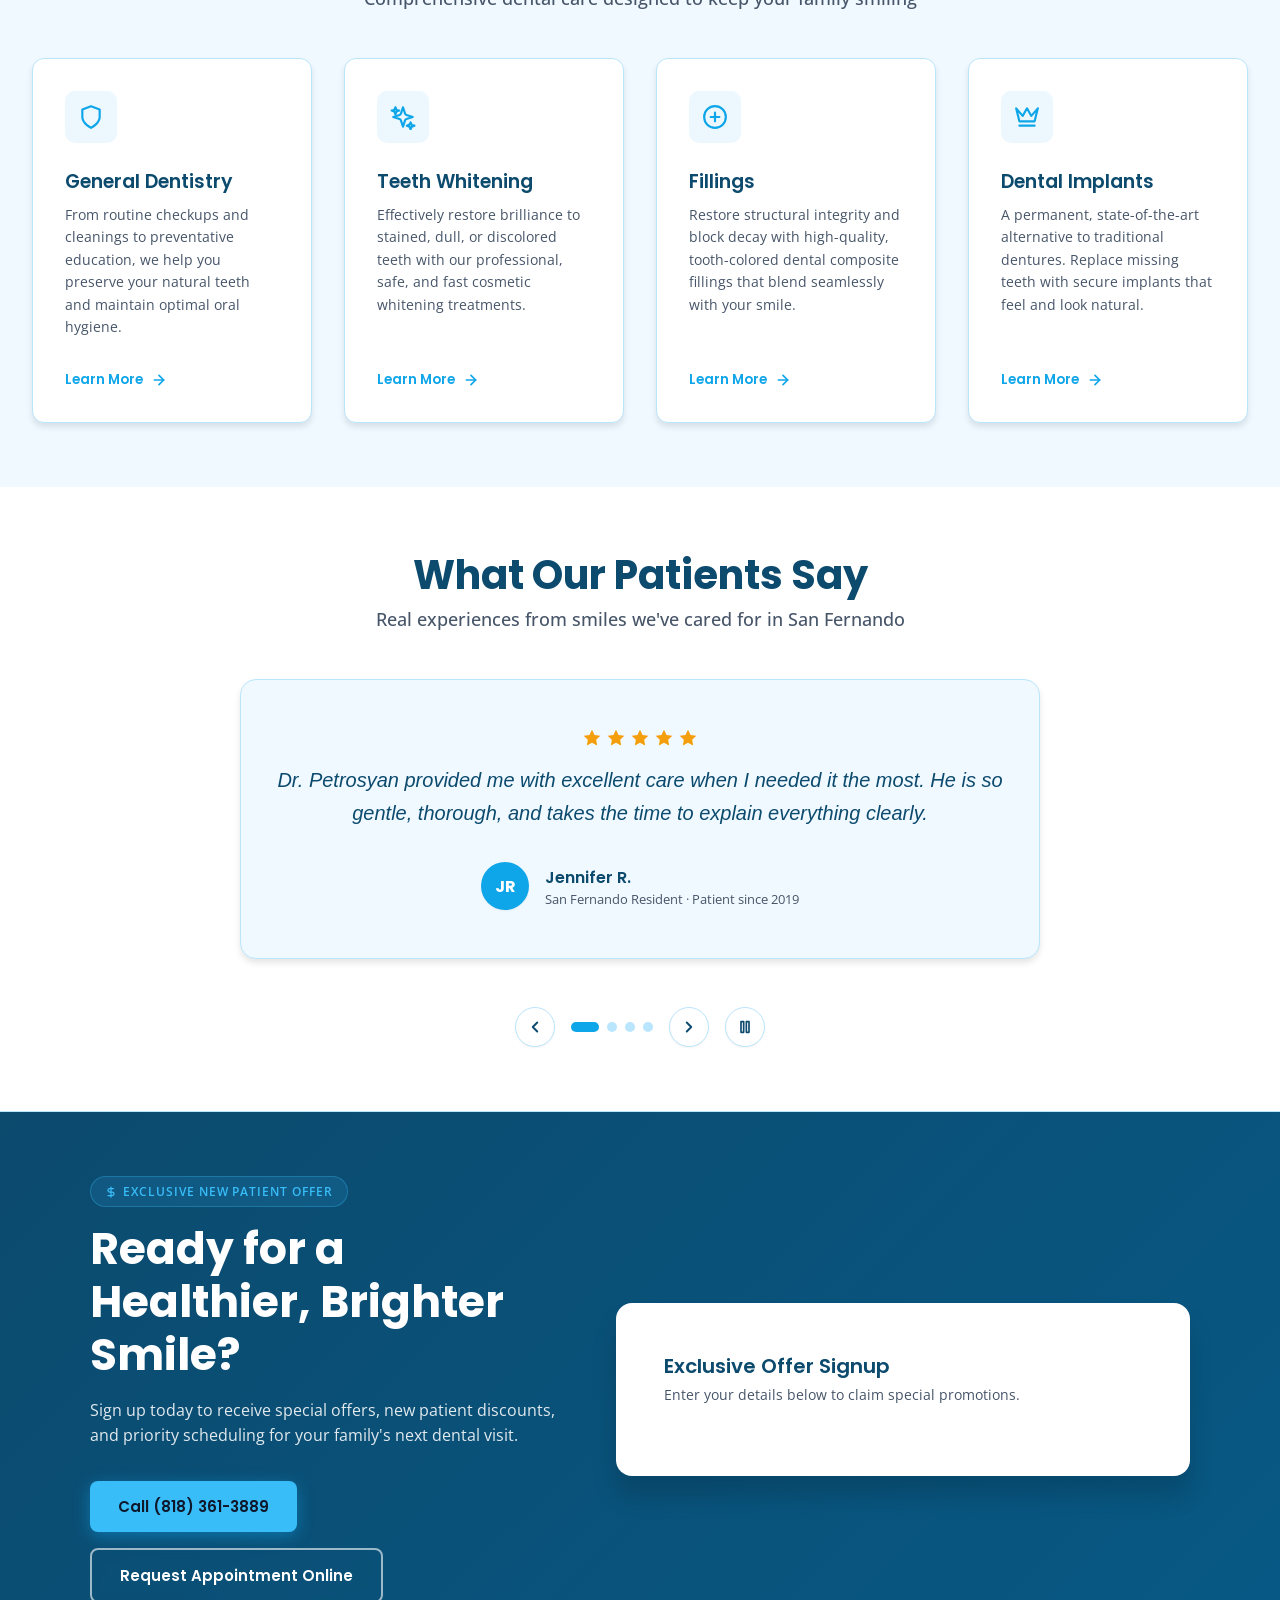
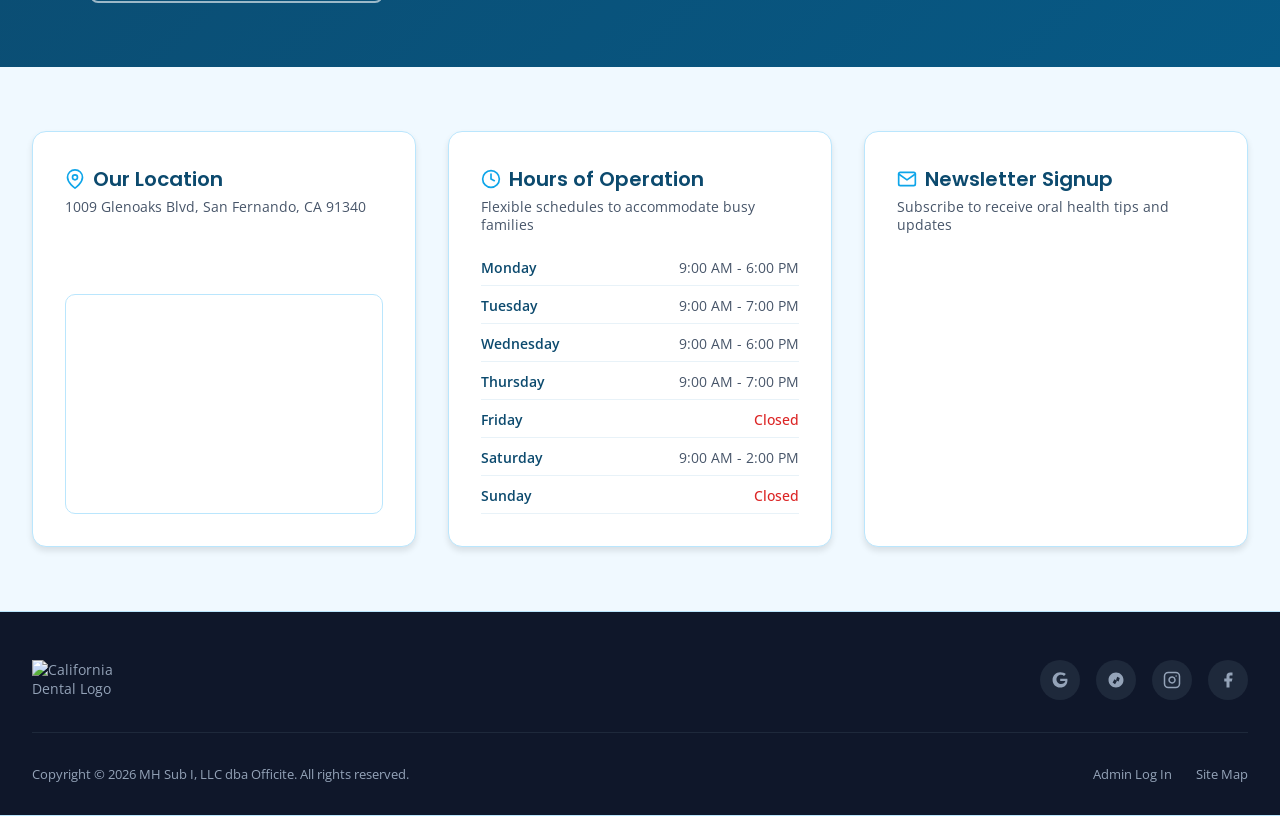
==== commit 046e638a: "Dental final" ====
--- a/index.html
+++ b/index.html
@@ -552,11 +552,522 @@
       white-space: nowrap;
     }
 
+    /* ─── SECTION COMMON ────────────────────────────────────────── */
+    .section {
+      padding: var(--space-3xl) var(--space-xl);
+      max-width: 1280px;
+      margin: 0 auto;
+    }
+    .section__title {
+      font-family: var(--font-heading);
+      font-size: clamp(1.75rem, 4vw, 2.5rem);
+      color: var(--color-foreground);
+      font-weight: 700;
+      line-height: 1.2;
+      margin-bottom: var(--space-sm);
+    }
+    .section__subtitle {
+      font-family: var(--font-body);
+      font-size: clamp(0.95rem, 2vw, 1.1rem);
+      color: var(--color-muted-fg);
+      font-weight: 500;
+      margin-bottom: var(--space-2xl);
+    }
+
+    /* ─── PROBLEM STATEMENT SECTION ────────────────────────────── */
+    .problem-section {
+      background: #FFFFFF;
+      border-bottom: 1px solid var(--color-border);
+    }
+    .problem-container {
+      display: flex;
+      gap: var(--space-2xl);
+      align-items: center;
+    }
+    .problem__content {
+      flex: 1.2;
+    }
+    .problem__card-column {
+      flex: 0.8;
+      display: flex;
+      flex-direction: column;
+      gap: var(--space-lg);
+    }
+    .problem__card {
+      background: var(--color-background);
+      border: 1px solid var(--color-border);
+      border-radius: 12px;
+      padding: var(--space-lg);
+      box-shadow: var(--shadow-sm);
+      position: relative;
+    }
+    .problem__card::before {
+      content: '';
+      position: absolute;
+      left: 0;
+      top: 20px;
+      bottom: 20px;
+      width: 4px;
+      background: var(--color-primary);
+      border-radius: 0 4px 4px 0;
+    }
+    .problem__card-title {
+      font-family: var(--font-heading);
+      font-size: 17px;
+      font-weight: 600;
+      color: var(--color-foreground);
+      margin-bottom: var(--space-xs);
+      display: flex;
+      align-items: center;
+      gap: var(--space-sm);
+    }
+    .problem__card-desc {
+      font-family: var(--font-body);
+      font-size: 14px;
+      color: var(--color-muted-fg);
+      line-height: 1.6;
+    }
+    .problem__text {
+      font-size: 15.5px;
+      line-height: 1.7;
+      color: var(--color-muted-fg);
+      margin-bottom: var(--space-xl);
+    }
+    .problem__text p {
+      margin-bottom: var(--space-md);
+    }
+    .problem__text p:last-child {
+      margin-bottom: 0;
+    }
+
+    /* ─── SERVICES GRID SECTION ─────────────────────────────────── */
+    .services-section {
+      background: var(--color-background);
+      border-bottom: 1px solid var(--color-border);
+    }
+    .services__grid {
+      display: grid;
+      grid-template-columns: repeat(auto-fit, minmax(260px, 1fr));
+      gap: var(--space-xl);
+    }
+    .service-card {
+      background: var(--color-card);
+      border: 1px solid var(--color-border);
+      border-radius: 12px;
+      padding: var(--space-xl);
+      box-shadow: var(--shadow-md);
+      transition: all 250ms cubic-bezier(0.4, 0, 0.2, 1);
+      cursor: pointer;
+      display: flex;
+      flex-direction: column;
+      height: 100%;
+      text-decoration: none;
+    }
+    .service-card:hover {
+      box-shadow: var(--shadow-lg);
+      transform: translateY(-4px);
+      border-color: var(--color-secondary);
+    }
+    .service-card:focus-visible {
+      outline: 2px solid var(--color-primary);
+      outline-offset: 4px;
+    }
+    .service-card__icon-container {
+      width: 52px;
+      height: 52px;
+      border-radius: 10px;
+      background: rgba(14, 165, 233, 0.08);
+      color: var(--color-primary);
+      display: flex;
+      align-items: center;
+      justify-content: center;
+      margin-bottom: var(--space-lg);
+      transition: background 250ms ease, color 250ms ease;
+    }
+    .service-card:hover .service-card__icon-container {
+      background: var(--color-primary);
+      color: #FFFFFF;
+    }
+    .service-card__icon {
+      width: 26px;
+      height: 26px;
+    }
+    .service-card__title {
+      font-family: var(--font-heading);
+      font-size: 19px;
+      font-weight: 600;
+      color: var(--color-foreground);
+      margin-bottom: var(--space-sm);
+    }
+    .service-card__desc {
+      font-family: var(--font-body);
+      font-size: 14px;
+      color: var(--color-muted-fg);
+      line-height: 1.6;
+      margin-bottom: var(--space-xl);
+      flex-grow: 1;
+    }
+    .service-card__cta {
+      display: inline-flex;
+      align-items: center;
+      gap: var(--space-sm);
+      font-family: var(--font-heading);
+      font-size: 13.5px;
+      font-weight: 600;
+      color: var(--color-primary);
+      transition: color var(--transition);
+      margin-top: auto;
+    }
+    .service-card__cta svg {
+      transition: transform var(--transition);
+    }
+    .service-card:hover .service-card__cta {
+      color: var(--color-foreground);
+    }
+    /* ─── TESTIMONIALS CAROUSEL ──────────────────────────────────── */
+    .testimonials-section {
+      background: #FFFFFF;
+      border-bottom: 1px solid var(--color-border);
+      position: relative;
+    }
+    .testimonials__wrapper {
+      max-width: 800px;
+      margin: 0 auto;
+      text-align: center;
+      position: relative;
+    }
+    .testimonial-card {
+      display: none;
+      background: var(--color-background);
+      border: 1px solid var(--color-border);
+      border-radius: 16px;
+      padding: var(--space-2xl) var(--space-xl);
+      box-shadow: var(--shadow-md);
+      transition: opacity 500ms ease;
+    }
+    .testimonial-card.active {
+      display: block;
+    }
+    .testimonial__stars {
+      display: flex;
+      justify-content: center;
+      gap: 4px;
+      color: #F59E0B;
+      margin-bottom: var(--space-md);
+    }
+    .testimonial__quote {
+      font-family: var(--font-body);
+      font-size: clamp(1.05rem, 2.5vw, 1.25rem);
+      font-style: italic;
+      line-height: 1.65;
+      color: var(--color-foreground);
+      margin-bottom: var(--space-xl);
+      position: relative;
+    }
+    .testimonial__author {
+      display: flex;
+      align-items: center;
+      justify-content: center;
+      gap: var(--space-md);
+    }
+    .testimonial__avatar {
+      width: 48px;
+      height: 48px;
+      border-radius: 50%;
+      background: var(--color-primary);
+      color: #FFFFFF;
+      font-family: var(--font-heading);
+      font-weight: 700;
+      font-size: 16px;
+      display: flex;
+      align-items: center;
+      justify-content: center;
+      box-shadow: var(--shadow-sm);
+    }
+    .testimonial__meta {
+      text-align: left;
+    }
+    .testimonial__name {
+      font-family: var(--font-heading);
+      font-size: 16px;
+      font-weight: 600;
+      color: var(--color-foreground);
+    }
+    .testimonial__role {
+      font-size: 13px;
+      color: var(--color-muted-fg);
+    }
+    .testimonials__controls {
+      display: flex;
+      align-items: center;
+      justify-content: center;
+      gap: var(--space-md);
+      margin-top: var(--space-2xl);
+    }
+    .testimonials__ctrl-btn {
+      width: 40px;
+      height: 40px;
+      border-radius: 50%;
+      border: 1px solid var(--color-border);
+      background: var(--color-card);
+      color: var(--color-foreground);
+      cursor: pointer;
+      display: flex;
+      align-items: center;
+      justify-content: center;
+      transition: all var(--transition);
+      box-shadow: var(--shadow-sm);
+    }
+    .testimonials__ctrl-btn:hover {
+      background: var(--color-primary);
+      color: #FFFFFF;
+      border-color: var(--color-primary);
+    }
+    .testimonials__ctrl-btn:focus-visible {
+      outline: 2px solid var(--color-primary);
+      outline-offset: 3px;
+    }
+    .testimonials__dots {
+      display: flex;
+      align-items: center;
+      gap: 8px;
+    }
+    .testimonials__dot {
+      width: 10px;
+      height: 10px;
+      border-radius: 50%;
+      background: var(--color-border);
+      border: none;
+      padding: 0;
+      cursor: pointer;
+      transition: all var(--transition);
+    }
+    .testimonials__dot.active {
+      background: var(--color-primary);
+      width: 28px;
+      border-radius: 100px;
+    }
+
+    /* ─── CTA & EXCLUSIVE OFFER SECTION ──────────────────────────── */
+    .cta-section {
+      background: linear-gradient(135deg, #0C4A6E 0%, #075985 100%);
+      color: #FFFFFF;
+      position: relative;
+      overflow: hidden;
+    }
+    .cta-container {
+      display: flex;
+      align-items: center;
+      gap: var(--space-2xl);
+      max-width: 1100px;
+      margin: 0 auto;
+    }
+    .cta__text-col {
+      flex: 1;
+    }
+    .cta__eyebrow {
+      display: inline-flex;
+      align-items: center;
+      gap: 6px;
+      font-size: 12px;
+      font-weight: 600;
+      text-transform: uppercase;
+      letter-spacing: .08em;
+      color: #38BDF8;
+      background: rgba(56, 189, 248, 0.12);
+      border: 1px solid rgba(56, 189, 248, 0.3);
+      padding: 6px 14px;
+      border-radius: 100px;
+      margin-bottom: var(--space-md);
+    }
+    .cta__title {
+      font-family: var(--font-heading);
+      font-size: clamp(1.8rem, 4vw, 2.75rem);
+      font-weight: 700;
+      line-height: 1.2;
+      color: #FFFFFF;
+      margin-bottom: var(--space-md);
+    }
+    .cta__desc {
+      font-size: 15.5px;
+      line-height: 1.65;
+      color: rgba(255, 255, 255, 0.88);
+      margin-bottom: var(--space-xl);
+    }
+    .cta__form-col {
+      flex: 1;
+      background: #FFFFFF;
+      border-radius: 16px;
+      padding: var(--space-2xl);
+      box-shadow: var(--shadow-xl);
+      color: var(--color-foreground);
+    }
+    .cta__form-title {
+      font-family: var(--font-heading);
+      font-size: 20px;
+      font-weight: 600;
+      color: var(--color-foreground);
+      margin-bottom: var(--space-xs);
+    }
+    .cta__form-subtitle {
+      font-size: 14px;
+      color: var(--color-muted-fg);
+      margin-bottom: var(--space-lg);
+    }
+
+    /* ─── LOCATION, HOURS & NEWSLETTER SECTION ─────────────────────── */
+    .location-hours-section {
+      background: var(--color-background);
+      border-bottom: 1px solid var(--color-border);
+    }
+    .location-grid {
+      display: grid;
+      grid-template-columns: repeat(3, 1fr);
+      gap: var(--space-xl);
+    }
+    .location-card {
+      background: var(--color-card);
+      border: 1px solid var(--color-border);
+      border-radius: 14px;
+      padding: var(--space-xl);
+      box-shadow: var(--shadow-md);
+      display: flex;
+      flex-direction: column;
+    }
+    .location-card__title {
+      font-family: var(--font-heading);
+      font-size: 20px;
+      font-weight: 600;
+      color: var(--color-foreground);
+      margin-bottom: var(--space-xs);
+      display: flex;
+      align-items: center;
+      gap: var(--space-sm);
+    }
+    .location-card__subtitle {
+      font-size: 13.5px;
+      color: var(--color-muted-fg);
+      margin-bottom: var(--space-lg);
+    }
+    .map-frame {
+      border-radius: 10px;
+      overflow: hidden;
+      border: 1px solid var(--color-border);
+      height: 220px;
+      margin-top: auto;
+    }
+    .hours-list {
+      display: flex;
+      flex-direction: column;
+      gap: 10px;
+      margin-top: auto;
+    }
+    .hours-row {
+      display: flex;
+      justify-content: space-between;
+      font-size: 14px;
+      padding-bottom: 8px;
+      border-bottom: 1px solid var(--color-muted);
+    }
+    .hours-day {
+      font-weight: 600;
+      color: var(--color-foreground);
+    }
+    .hours-time {
+      color: var(--color-muted-fg);
+    }
+    .hours-time.closed {
+      color: var(--color-destructive);
+      font-weight: 500;
+    }
+
+    /* ─── FOOTER ─────────────────────────────────────────────────── */
+    .site-footer {
+      background: #0F172A;
+      color: #94A3B8;
+      padding: var(--space-2xl) var(--space-xl) var(--space-xl);
+      font-size: 14px;
+    }
+    .footer-inner {
+      max-width: 1280px;
+      margin: 0 auto;
+      display: flex;
+      flex-direction: column;
+      gap: var(--space-xl);
+    }
+    .footer-top {
+      display: flex;
+      align-items: center;
+      justify-content: space-between;
+      flex-wrap: wrap;
+      gap: var(--space-lg);
+      padding-bottom: var(--space-xl);
+      border-bottom: 1px solid #1E293B;
+    }
+    .footer-brand {
+      display: flex;
+      align-items: center;
+      gap: var(--space-md);
+    }
+    .footer-brand img {
+      height: 40px;
+      width: auto;
+    }
+    .footer-socials {
+      display: flex;
+      align-items: center;
+      gap: var(--space-md);
+    }
+    .footer-social-link {
+      width: 40px;
+      height: 40px;
+      border-radius: 50%;
+      background: #1E293B;
+      color: #94A3B8;
+      display: flex;
+      align-items: center;
+      justify-content: center;
+      transition: all var(--transition);
+      text-decoration: none;
+    }
+    .footer-social-link:hover {
+      background: var(--color-primary);
+      color: #FFFFFF;
+      transform: translateY(-2px);
+    }
+    .footer-social-link:focus-visible {
+      outline: 2px solid var(--color-primary);
+      outline-offset: 3px;
+    }
+    .footer-bottom {
+      display: flex;
+      align-items: center;
+      justify-content: space-between;
+      flex-wrap: wrap;
+      gap: var(--space-md);
+      font-size: 13px;
+    }
+    .footer-links {
+      display: flex;
+      gap: var(--space-lg);
+    }
+    .footer-links a {
+      color: #94A3B8;
+      text-decoration: none;
+      transition: color var(--transition);
+    }
+    .footer-links a:hover {
+      color: #FFFFFF;
+    }
+
     /* ─── RESPONSIVE ─────────────────────────────────────────────── */
     @media (max-width: 1024px) {
       .navbar__nav { display: none; }
       .navbar__right .navbar__cta { display: none; }
       .navbar__hamburger { display: flex; }
+      .services__grid { grid-template-columns: repeat(2, 1fr); }
+      .location-grid { grid-template-columns: 1fr; }
+      .cta-container { flex-direction: column; text-align: center; }
     }
     @media (max-width: 768px) {
       .hero { height: calc(100svh - var(--nav-h)); min-height: 480px; max-height: 700px; }
@@ -566,6 +1077,11 @@
       .hero__caption { font-size: .95rem; }
       .hero__controls { bottom: 20px; }
       .navbar__inner { padding: 0 var(--space-md); }
+      .problem-container { flex-direction: column; gap: var(--space-xl); }
+      .section { padding: var(--space-2xl) var(--space-md); }
+    }
+    @media (max-width: 540px) {
+      .services__grid { grid-template-columns: 1fr; }
     }
     @media (max-width: 375px) {
       .hero__cta-row { flex-direction: column; }
@@ -615,13 +1131,13 @@
 
       <!-- Desktop nav links -->
       <ul class="navbar__nav" role="list">
-        <li><a href="https://www.california-dental.net" class="active" aria-current="page">Home</a></li>
-        <li><a href="https://www.california-dental.net/ourteam">About Us</a></li>
-        <li><a href="https://www.california-dental.net/dental-services">Services</a></li>
-        <li><a href="https://www.california-dental.net/our-location">Office</a></li>
-        <li><a href="https://www.california-dental.net/contact">Contact Us</a></li>
-        <li><a href="https://www.california-dental.net/new-patients">New Patients</a></li>
-        <li><a href="https://www.california-dental.net/testimonials">Testimonials</a></li>
+        <li><a href="index.html" class="active" aria-current="page">Home</a></li>
+        <li><a href="ourteam.html">About Us</a></li>
+        <li><a href="dental-services.html">Services</a></li>
+        <li><a href="our-location.html">Office</a></li>
+        <li><a href="contact.html">Contact Us</a></li>
+        <li><a href="new-patients.html">New Patients</a></li>
+        <li><a href="testimonials.html">Testimonials</a></li>
       </ul>
 
       <!-- Desktop right: phone + CTA -->
@@ -630,7 +1146,7 @@
           <svg width="16" height="16" viewBox="0 0 24 24" fill="none" stroke="currentColor" stroke-width="2" stroke-linecap="round" stroke-linejoin="round" aria-hidden="true"><path d="M22 16.92v3a2 2 0 0 1-2.18 2 19.79 19.79 0 0 1-8.63-3.07A19.5 19.5 0 0 1 4.69 12 19.79 19.79 0 0 1 1.58 3.4 2 2 0 0 1 3.56 1.22h3a2 2 0 0 1 2 1.72 12.84 12.84 0 0 0 .7 2.81 2 2 0 0 1-.45 2.11L7.91 8.96a16 16 0 0 0 6.13 6.13l.91-.91a2 2 0 0 1 2.11-.45 12.84 12.84 0 0 0 2.81.7A2 2 0 0 1 22 16.92z"/></svg>
           (818) 361-3889
         </a>
-        <a href="https://www.california-dental.net/appointment" class="navbar__cta">
+        <a href="appointment.html" class="navbar__cta">
           <svg width="14" height="14" viewBox="0 0 24 24" fill="none" stroke="currentColor" stroke-width="2.5" stroke-linecap="round" stroke-linejoin="round" aria-hidden="true"><rect x="3" y="4" width="18" height="18" rx="2"/><line x1="16" y1="2" x2="16" y2="6"/><line x1="8" y1="2" x2="8" y2="6"/><line x1="3" y1="10" x2="21" y2="10"/></svg>
           Book Appointment
         </a>
@@ -646,14 +1162,14 @@
 
   <!-- Mobile drawer -->
   <div class="navbar__drawer" id="mobile-drawer" role="dialog" aria-label="Mobile navigation">
-    <a href="https://www.california-dental.net" aria-current="page">Home</a>
-    <a href="https://www.california-dental.net/ourteam">About Us</a>
-    <a href="https://www.california-dental.net/dental-services">Services</a>
-    <a href="https://www.california-dental.net/our-location">Office</a>
-    <a href="https://www.california-dental.net/contact">Contact Us</a>
-    <a href="https://www.california-dental.net/new-patients">New Patients</a>
-    <a href="https://www.california-dental.net/testimonials">Testimonials</a>
-    <a href="https://www.california-dental.net/appointment" class="navbar__cta" style="justify-content:center;margin-top:8px;">Book Appointment</a>
+    <a href="index.html" aria-current="page">Home</a>
+    <a href="ourteam.html">About Us</a>
+    <a href="dental-services.html">Services</a>
+    <a href="our-location.html">Office</a>
+    <a href="contact.html">Contact Us</a>
+    <a href="new-patients.html">New Patients</a>
+    <a href="testimonials.html">Testimonials</a>
+    <a href="appointment.html" class="navbar__cta" style="justify-content:center;margin-top:8px;">Book Appointment</a>
     <a href="tel:(818) 361-3889" class="drawer-phone piwik_ignore">
       <svg width="18" height="18" viewBox="0 0 24 24" fill="none" stroke="currentColor" stroke-width="2" stroke-linecap="round" stroke-linejoin="round" aria-hidden="true"><path d="M22 16.92v3a2 2 0 0 1-2.18 2 19.79 19.79 0 0 1-8.63-3.07A19.5 19.5 0 0 1 4.69 12 19.79 19.79 0 0 1 1.58 3.4 2 2 0 0 1 3.56 1.22h3a2 2 0 0 1 2 1.72 12.84 12.84 0 0 0 .7 2.81 2 2 0 0 1-.45 2.11L7.91 8.96a16 16 0 0 0 6.13 6.13l.91-.91a2 2 0 0 1 2.11-.45 12.84 12.84 0 0 0 2.81.7A2 2 0 0 1 22 16.92z"/></svg>
       (818) 361-3889
@@ -767,9 +1283,408 @@
   </section>
   <!-- END HERO — remaining sections (Services, Testimonials, CTA, Footer) to follow -->
 
-
   <!-- ═══════════════════════════════════════════════════════════════
-       JAVASCRIPT — Navbar scroll, mobile drawer, hero slider
+       PROBLEM STATEMENT (WELCOME) SECTION
+       ═══════════════════════════════════════════════════════════════ -->
+  <section class="problem-section" id="welcome" aria-label="Welcome and Practice Overview">
+    <div class="section">
+      <div class="problem-container">
+        <div class="problem__content">
+          <span class="hero__eyebrow" style="color: var(--color-primary); background: rgba(14,165,233,.08); border-color: var(--color-border); margin-bottom: var(--space-md);" aria-hidden="true">
+            Welcome to California Dental
+          </span>
+          <h2 class="section__title">Your Dentist in San Fernando, CA</h2>
+          <div class="problem__text">
+            <p>
+              We understand that finding the right dentist for your family can feel overwhelming. Balancing busy schedules, navigating dental insurance, and managing dental anxiety are common challenges that shouldn't stand in the way of a healthy smile.
+            </p>
+            <p>
+              At California Dental, we are dedicated to changing that experience. Led by Dr. Arman Petrosyan, our team is committed to making high-quality, comprehensive dental care convenient, comfortable, and accessible for patients of all ages.
+            </p>
+          </div>
+          <a href="https://www.california-dental.net/ourteam" class="btn-primary" style="background: transparent; color: var(--color-primary); border: 2px solid var(--color-primary); box-shadow: none;">
+            Meet Dr. Petrosyan &amp; Team
+          </a>
+        </div>
+        <div class="problem__card-column">
+          <div class="problem__card">
+            <h3 class="problem__card-title">
+              <svg width="18" height="18" viewBox="0 0 24 24" fill="none" stroke="currentColor" stroke-width="2.5" stroke-linecap="round" stroke-linejoin="round" style="color: var(--color-primary);" aria-hidden="true"><circle cx="12" cy="12" r="10"/><polyline points="12 6 12 12 16 14"/></svg>
+              Convenient Scheduling
+            </h3>
+            <p class="problem__card-desc">
+              We know how hectic life can be. We offer flexible weekday hours and Saturday appointments (9:00 AM - 2:00 PM) to fit your schedule.
+            </p>
+          </div>
+          <div class="problem__card">
+            <h3 class="problem__card-title">
+              <svg width="18" height="18" viewBox="0 0 24 24" fill="none" stroke="currentColor" stroke-width="2.5" stroke-linecap="round" stroke-linejoin="round" style="color: var(--color-primary);" aria-hidden="true"><path d="M22 11.08V12a10 10 0 1 1-5.93-9.14"/><polyline points="22 4 12 14.01 9 11.01"/></svg>
+              Most Insurance Accepted
+            </h3>
+            <p class="problem__card-desc">
+              We work with a wide range of dental insurance providers and help you maximize your benefits, ensuring transparent pricing and no surprises.
+            </p>
+          </div>
+        </div>
+      </div>
+    </div>
+  </section>
+
+  <!-- ═══════════════════════════════════════════════════════════════
+       SOLUTION OVERVIEW (SERVICES) SECTION
+       ═══════════════════════════════════════════════════════════════ -->
+  <section class="services-section" id="services" aria-label="Our Dental Services">
+    <div class="section">
+      <h2 class="section__title" style="text-align: center;">Our Featured Services</h2>
+      <p class="section__subtitle" style="text-align: center;">Comprehensive dental care designed to keep your family smiling</p>
+      
+      <div class="services__grid">
+        <!-- Card 1: General Dentistry -->
+        <a href="https://www.california-dental.net/dental-services" class="service-card" aria-label="Learn more about General Dentistry">
+          <div class="service-card__icon-container">
+            <svg class="service-card__icon" viewBox="0 0 24 24" fill="none" stroke="currentColor" stroke-width="2" stroke-linecap="round" stroke-linejoin="round" aria-hidden="true">
+              <path d="M12 22s8-4 8-10V5l-8-3-8 3v7c0 6 8 10 8 10z"/>
+            </svg>
+          </div>
+          <h3 class="service-card__title">General Dentistry</h3>
+          <p class="service-card__desc">
+            From routine checkups and cleanings to preventative education, we help you preserve your natural teeth and maintain optimal oral hygiene.
+          </p>
+          <span class="service-card__cta">
+            Learn More
+            <svg width="16" height="16" viewBox="0 0 24 24" fill="none" stroke="currentColor" stroke-width="2.5" stroke-linecap="round" stroke-linejoin="round" aria-hidden="true"><line x1="5" y1="12" x2="19" y2="12"/><polyline points="12 5 19 12 12 19"/></svg>
+          </span>
+        </a>
+
+        <!-- Card 2: Teeth Whitening -->
+        <a href="https://www.california-dental.net/dental-services" class="service-card" aria-label="Learn more about Teeth Whitening">
+          <div class="service-card__icon-container">
+            <svg class="service-card__icon" viewBox="0 0 24 24" fill="none" stroke="currentColor" stroke-width="2" stroke-linecap="round" stroke-linejoin="round" aria-hidden="true">
+              <path d="m12 3-1.912 5.813a2 2 0 0 1-1.275 1.275L3 12l5.813 1.912a2 2 0 0 1 1.275 1.275L12 21l1.912-5.813a2 2 0 0 1 1.275-1.275L21 12l-5.813-1.912a2 2 0 0 1-1.275-1.275L12 3Z"/>
+              <path d="m5 3 1 2.5L8.5 6 6 7 5 9.5 4 7 1.5 6 4 5.5z"/>
+              <path d="m19 17 1 2.5 2.5.5-2.5 1-1 2.5-1-2.5-2.5-1 2.5-1z"/>
+            </svg>
+          </div>
+          <h3 class="service-card__title">Teeth Whitening</h3>
+          <p class="service-card__desc">
+            Effectively restore brilliance to stained, dull, or discolored teeth with our professional, safe, and fast cosmetic whitening treatments.
+          </p>
+          <span class="service-card__cta">
+            Learn More
+            <svg width="16" height="16" viewBox="0 0 24 24" fill="none" stroke="currentColor" stroke-width="2.5" stroke-linecap="round" stroke-linejoin="round" aria-hidden="true"><line x1="5" y1="12" x2="19" y2="12"/><polyline points="12 5 19 12 12 19"/></svg>
+          </span>
+        </a>
+
+        <!-- Card 3: Dental Fillings -->
+        <a href="https://www.california-dental.net/dental-services" class="service-card" aria-label="Learn more about Dental Fillings">
+          <div class="service-card__icon-container">
+            <svg class="service-card__icon" viewBox="0 0 24 24" fill="none" stroke="currentColor" stroke-width="2" stroke-linecap="round" stroke-linejoin="round" aria-hidden="true">
+              <circle cx="12" cy="12" r="10"/>
+              <line x1="12" y1="8" x2="12" y2="16"/>
+              <line x1="8" y1="12" x2="16" y2="12"/>
+            </svg>
+          </div>
+          <h3 class="service-card__title">Fillings</h3>
+          <p class="service-card__desc">
+            Restore structural integrity and block decay with high-quality, tooth-colored dental composite fillings that blend seamlessly with your smile.
+          </p>
+          <span class="service-card__cta">
+            Learn More
+            <svg width="16" height="16" viewBox="0 0 24 24" fill="none" stroke="currentColor" stroke-width="2.5" stroke-linecap="round" stroke-linejoin="round" aria-hidden="true"><line x1="5" y1="12" x2="19" y2="12"/><polyline points="12 5 19 12 12 19"/></svg>
+          </span>
+        </a>
+
+        <!-- Card 4: Dental Implants -->
+        <a href="https://www.california-dental.net/dental-services" class="service-card" aria-label="Learn more about Dental Implants">
+          <div class="service-card__icon-container">
+            <svg class="service-card__icon" viewBox="0 0 24 24" fill="none" stroke="currentColor" stroke-width="2" stroke-linecap="round" stroke-linejoin="round" aria-hidden="true">
+              <path d="m2 4 3 12h14l3-12-6 7-4-7-4 7-6-7z"/>
+              <path d="M5 20h14"/>
+            </svg>
+          </div>
+          <h3 class="service-card__title">Dental Implants</h3>
+          <p class="service-card__desc">
+            A permanent, state-of-the-art alternative to traditional dentures. Replace missing teeth with secure implants that feel and look natural.
+          </p>
+          <span class="service-card__cta">
+            Learn More
+            <svg width="16" height="16" viewBox="0 0 24 24" fill="none" stroke="currentColor" stroke-width="2.5" stroke-linecap="round" stroke-linejoin="round" aria-hidden="true"><line x1="5" y1="12" x2="19" y2="12"/><polyline points="12 5 19 12 12 19"/></svg>
+          </span>
+        </a>
+      </div>
+    </div>
+  <!-- ═══════════════════════════════════════════════════════════════
+       TESTIMONIALS CAROUSEL SECTION
+       ═══════════════════════════════════════════════════════════════ -->
+  <section class="testimonials-section" id="testimonials" aria-label="Patient Testimonials">
+    <div class="section">
+      <h2 class="section__title" style="text-align: center;">What Our Patients Say</h2>
+      <p class="section__subtitle" style="text-align: center;">Real experiences from smiles we've cared for in San Fernando</p>
+
+      <div class="testimonials__wrapper" id="testimonials-carousel">
+        <span class="sr-only" id="testimonial-announce" aria-live="polite" aria-atomic="true"></span>
+
+        <!-- Testimonial 1 -->
+        <div class="testimonial-card active" role="tabpanel" aria-label="Testimonial 1 of 4">
+          <div class="testimonial__stars" aria-label="5 out of 5 stars rating">
+            <svg width="20" height="20" viewBox="0 0 24 24" fill="currentColor"><polygon points="12 2 15.09 8.26 22 9.27 17 14.14 18.18 21.02 12 17.77 5.82 21.02 7 14.14 2 9.27 8.91 8.26 12 2"/></svg>
+            <svg width="20" height="20" viewBox="0 0 24 24" fill="currentColor"><polygon points="12 2 15.09 8.26 22 9.27 17 14.14 18.18 21.02 12 17.77 5.82 21.02 7 14.14 2 9.27 8.91 8.26 12 2"/></svg>
+            <svg width="20" height="20" viewBox="0 0 24 24" fill="currentColor"><polygon points="12 2 15.09 8.26 22 9.27 17 14.14 18.18 21.02 12 17.77 5.82 21.02 7 14.14 2 9.27 8.91 8.26 12 2"/></svg>
+            <svg width="20" height="20" viewBox="0 0 24 24" fill="currentColor"><polygon points="12 2 15.09 8.26 22 9.27 17 14.14 18.18 21.02 12 17.77 5.82 21.02 7 14.14 2 9.27 8.91 8.26 12 2"/></svg>
+            <svg width="20" height="20" viewBox="0 0 24 24" fill="currentColor"><polygon points="12 2 15.09 8.26 22 9.27 17 14.14 18.18 21.02 12 17.77 5.82 21.02 7 14.14 2 9.27 8.91 8.26 12 2"/></svg>
+          </div>
+          <blockquote class="testimonial__quote">
+            Dr. Petrosyan provided me with excellent care when I needed it the most. He is so gentle, thorough, and takes the time to explain everything clearly.
+          </blockquote>
+          <div class="testimonial__author">
+            <div class="testimonial__avatar" aria-hidden="true">JR</div>
+            <div class="testimonial__meta">
+              <div class="testimonial__name">Jennifer R.</div>
+              <div class="testimonial__role">San Fernando Resident · Patient since 2019</div>
+            </div>
+          </div>
+        </div>
+
+        <!-- Testimonial 2 -->
+        <div class="testimonial-card" role="tabpanel" aria-label="Testimonial 2 of 4">
+          <div class="testimonial__stars" aria-label="5 out of 5 stars rating">
+            <svg width="20" height="20" viewBox="0 0 24 24" fill="currentColor"><polygon points="12 2 15.09 8.26 22 9.27 17 14.14 18.18 21.02 12 17.77 5.82 21.02 7 14.14 2 9.27 8.91 8.26 12 2"/></svg>
+            <svg width="20" height="20" viewBox="0 0 24 24" fill="currentColor"><polygon points="12 2 15.09 8.26 22 9.27 17 14.14 18.18 21.02 12 17.77 5.82 21.02 7 14.14 2 9.27 8.91 8.26 12 2"/></svg>
+            <svg width="20" height="20" viewBox="0 0 24 24" fill="currentColor"><polygon points="12 2 15.09 8.26 22 9.27 17 14.14 18.18 21.02 12 17.77 5.82 21.02 7 14.14 2 9.27 8.91 8.26 12 2"/></svg>
+            <svg width="20" height="20" viewBox="0 0 24 24" fill="currentColor"><polygon points="12 2 15.09 8.26 22 9.27 17 14.14 18.18 21.02 12 17.77 5.82 21.02 7 14.14 2 9.27 8.91 8.26 12 2"/></svg>
+            <svg width="20" height="20" viewBox="0 0 24 24" fill="currentColor"><polygon points="12 2 15.09 8.26 22 9.27 17 14.14 18.18 21.02 12 17.77 5.82 21.02 7 14.14 2 9.27 8.91 8.26 12 2"/></svg>
+          </div>
+          <blockquote class="testimonial__quote">
+            Visiting California Dental gives my family and me more reasons to smile. The staff is so welcoming and wonderful with my children.
+          </blockquote>
+          <div class="testimonial__author">
+            <div class="testimonial__avatar" aria-hidden="true">TJ</div>
+            <div class="testimonial__meta">
+              <div class="testimonial__name">The Johnson Family</div>
+              <div class="testimonial__role">Family Care Patients</div>
+            </div>
+          </div>
+        </div>
+
+        <!-- Testimonial 3 -->
+        <div class="testimonial-card" role="tabpanel" aria-label="Testimonial 3 of 4">
+          <div class="testimonial__stars" aria-label="5 out of 5 stars rating">
+            <svg width="20" height="20" viewBox="0 0 24 24" fill="currentColor"><polygon points="12 2 15.09 8.26 22 9.27 17 14.14 18.18 21.02 12 17.77 5.82 21.02 7 14.14 2 9.27 8.91 8.26 12 2"/></svg>
+            <svg width="20" height="20" viewBox="0 0 24 24" fill="currentColor"><polygon points="12 2 15.09 8.26 22 9.27 17 14.14 18.18 21.02 12 17.77 5.82 21.02 7 14.14 2 9.27 8.91 8.26 12 2"/></svg>
+            <svg width="20" height="20" viewBox="0 0 24 24" fill="currentColor"><polygon points="12 2 15.09 8.26 22 9.27 17 14.14 18.18 21.02 12 17.77 5.82 21.02 7 14.14 2 9.27 8.91 8.26 12 2"/></svg>
+            <svg width="20" height="20" viewBox="0 0 24 24" fill="currentColor"><polygon points="12 2 15.09 8.26 22 9.27 17 14.14 18.18 21.02 12 17.77 5.82 21.02 7 14.14 2 9.27 8.91 8.26 12 2"/></svg>
+            <svg width="20" height="20" viewBox="0 0 24 24" fill="currentColor"><polygon points="12 2 15.09 8.26 22 9.27 17 14.14 18.18 21.02 12 17.77 5.82 21.02 7 14.14 2 9.27 8.91 8.26 12 2"/></svg>
+          </div>
+          <blockquote class="testimonial__quote">
+            I was always hesitant about cosmetic dentistry, but my teeth whitening results exceeded all my expectations! Highly recommend Dr. Petrosyan.
+          </blockquote>
+          <div class="testimonial__author">
+            <div class="testimonial__avatar" aria-hidden="true">MS</div>
+            <div class="testimonial__meta">
+              <div class="testimonial__name">Maria S.</div>
+              <div class="testimonial__role">Cosmetic Care Patient</div>
+            </div>
+          </div>
+        </div>
+
+        <!-- Testimonial 4 -->
+        <div class="testimonial-card" role="tabpanel" aria-label="Testimonial 4 of 4">
+          <div class="testimonial__stars" aria-label="5 out of 5 stars rating">
+            <svg width="20" height="20" viewBox="0 0 24 24" fill="currentColor"><polygon points="12 2 15.09 8.26 22 9.27 17 14.14 18.18 21.02 12 17.77 5.82 21.02 7 14.14 2 9.27 8.91 8.26 12 2"/></svg>
+            <svg width="20" height="20" viewBox="0 0 24 24" fill="currentColor"><polygon points="12 2 15.09 8.26 22 9.27 17 14.14 18.18 21.02 12 17.77 5.82 21.02 7 14.14 2 9.27 8.91 8.26 12 2"/></svg>
+            <svg width="20" height="20" viewBox="0 0 24 24" fill="currentColor"><polygon points="12 2 15.09 8.26 22 9.27 17 14.14 18.18 21.02 12 17.77 5.82 21.02 7 14.14 2 9.27 8.91 8.26 12 2"/></svg>
+            <svg width="20" height="20" viewBox="0 0 24 24" fill="currentColor"><polygon points="12 2 15.09 8.26 22 9.27 17 14.14 18.18 21.02 12 17.77 5.82 21.02 7 14.14 2 9.27 8.91 8.26 12 2"/></svg>
+            <svg width="20" height="20" viewBox="0 0 24 24" fill="currentColor"><polygon points="12 2 15.09 8.26 22 9.27 17 14.14 18.18 21.02 12 17.77 5.82 21.02 7 14.14 2 9.27 8.91 8.26 12 2"/></svg>
+          </div>
+          <blockquote class="testimonial__quote">
+            Getting dental implants here was smooth and painless. Dr. Petrosyan speaks Spanish fluently which helped my mother feel completely comfortable.
+          </blockquote>
+          <div class="testimonial__author">
+            <div class="testimonial__avatar" aria-hidden="true">DM</div>
+            <div class="testimonial__meta">
+              <div class="testimonial__name">David M.</div>
+              <div class="testimonial__role">Implants Patient</div>
+            </div>
+          </div>
+        </div>
+
+        <!-- Controls -->
+        <div class="testimonials__controls" role="group" aria-label="Testimonial controls">
+          <button class="testimonials__ctrl-btn" id="t-prev" aria-label="Previous testimonial" title="Previous testimonial">
+            <svg width="18" height="18" viewBox="0 0 24 24" fill="none" stroke="currentColor" stroke-width="2.5" stroke-linecap="round" stroke-linejoin="round" aria-hidden="true"><polyline points="15 18 9 12 15 6"/></svg>
+          </button>
+          
+          <div class="testimonials__dots" role="tablist" aria-label="Testimonial navigation">
+            <button class="testimonials__dot active" role="tab" aria-selected="true"  aria-label="Testimonial 1" data-slide="0" tabindex="0"></button>
+            <button class="testimonials__dot"        role="tab" aria-selected="false" aria-label="Testimonial 2" data-slide="1" tabindex="-1"></button>
+            <button class="testimonials__dot"        role="tab" aria-selected="false" aria-label="Testimonial 3" data-slide="2" tabindex="-1"></button>
+            <button class="testimonials__dot"        role="tab" aria-selected="false" aria-label="Testimonial 4" data-slide="3" tabindex="-1"></button>
+          </div>
+
+          <button class="testimonials__ctrl-btn" id="t-next" aria-label="Next testimonial" title="Next testimonial">
+            <svg width="18" height="18" viewBox="0 0 24 24" fill="none" stroke="currentColor" stroke-width="2.5" stroke-linecap="round" stroke-linejoin="round" aria-hidden="true"><polyline points="9 18 15 12 9 6"/></svg>
+          </button>
+
+          <button class="testimonials__ctrl-btn" id="t-pause" aria-label="Pause testimonial slideshow" title="Pause slideshow">
+            <svg width="16" height="16" viewBox="0 0 24 24" fill="none" stroke="currentColor" stroke-width="2.5" stroke-linecap="round" stroke-linejoin="round" aria-hidden="true" id="t-pause-icon">
+              <rect x="6" y="4" width="4" height="16"/><rect x="14" y="4" width="4" height="16"/>
+            </svg>
+            <svg width="16" height="16" viewBox="0 0 24 24" fill="none" stroke="currentColor" stroke-width="2.5" stroke-linecap="round" stroke-linejoin="round" aria-hidden="true" id="t-play-icon" style="display:none">
+              <polygon points="5 3 19 12 5 21 5 3"/>
+            </svg>
+          </button>
+        </div>
+      </div>
+    </div>
+  </section>
+
+  <!-- ═══════════════════════════════════════════════════════════════
+       CTA & EXCLUSIVE OFFER SECTION (SMB LEADS FORM PRESERVED)
+       ═══════════════════════════════════════════════════════════════ -->
+  <section class="cta-section" id="offer" aria-label="Exclusive Special Offer">
+    <div class="section">
+      <div class="cta-container">
+        <div class="cta__text-col">
+          <span class="cta__eyebrow" aria-hidden="true">
+            <svg width="12" height="12" viewBox="0 0 24 24" fill="none" stroke="currentColor" stroke-width="2.5" stroke-linecap="round" stroke-linejoin="round"><path d="M12 2v20"/><path d="M17 5H9.5a3.5 3.5 0 0 0 0 7h5a3.5 3.5 0 0 1 0 7H6"/></svg>
+            Exclusive New Patient Offer
+          </span>
+          <h2 class="cta__title">Ready for a Healthier, Brighter Smile?</h2>
+          <p class="cta__desc">
+            Sign up today to receive special offers, new patient discounts, and priority scheduling for your family's next dental visit.
+          </p>
+          <div style="display: flex; gap: var(--space-md); flex-wrap: wrap;">
+            <a href="tel:(818) 361-3889" class="btn-primary" style="background: #38BDF8; color: #0F172A;">
+              Call (818) 361-3889
+            </a>
+            <a href="https://www.california-dental.net/appointment" class="btn-ghost">
+              Request Appointment Online
+            </a>
+          </div>
+        </div>
+
+        <div class="cta__form-col">
+          <h3 class="cta__form-title">Exclusive Offer Signup</h3>
+          <p class="cta__form-subtitle">Enter your details below to claim special promotions.</p>
+          
+          <!-- PRESERVED: Dynamic Exclusive Offer SMB Leads Form Script & Target Container -->
+          <script data-cfasync="false">
+          (function (s, o, h, g, r, a, m) {
+            a = s.createElement(o); m = s.getElementsByTagName(h)[0];
+            a.async = 1; a.src = g; m.appendChild(a);
+          })(document, 'script', 'head', "https://smbleads.ibsmb.com/v1/leads/create_form/XiukwB3B53wkd9IB0191RUkz");
+          </script>
+          <div class="leadForm_XiukwB3B53wkd9IB0191RUkz" data-control="form" data-template-id="custom-website-custom-template" data-mhorgid=""></div>
+        </div>
+      </div>
+    </div>
+  </section>
+
+  <!-- ═══════════════════════════════════════════════════════════════
+       LOCATION, HOURS & NEWSLETTER SECTION
+       ═══════════════════════════════════════════════════════════════ -->
+  <section class="location-hours-section" id="location" aria-label="Office Location, Hours and Newsletter">
+    <div class="section">
+      <div class="location-grid">
+        
+        <!-- Column 1: Map & Location -->
+        <div class="location-card">
+          <h3 class="location-card__title">
+            <svg width="20" height="20" viewBox="0 0 24 24" fill="none" stroke="currentColor" stroke-width="2" stroke-linecap="round" stroke-linejoin="round" style="color: var(--color-primary);" aria-hidden="true"><path d="M21 10c0 7-9 13-9 13s-9-6-9-13a9 9 0 0 1 18 0z"/><circle cx="12" cy="10" r="3"/></svg>
+            Our Location
+          </h3>
+          <p class="location-card__subtitle">1009 Glenoaks Blvd, San Fernando, CA 91340</p>
+          
+          <!-- PRESERVED: Google Maps iframe embed -->
+          <div class="map-frame">
+            <iframe src="https://www.google.com/maps/embed?pb=!1m14!1m8!1m3!1d824.0828776774114!2d-118.4300225!3d34.2910951!3m2!1i1024!2i768!4f13.1!3m3!1m2!1s0x80c291c8bfd76b0b%3A0x4c433f9871789709!2s1009+Glenoaks+Blvd%2C+San+Fernando%2C+CA+91340!5e0!3m2!1sen!2sus!4v1565294924444!5m2!1sen!2sus" width="100%" height="100%" frameborder="0" style="border:0" allowfullscreen="" title="California Dental Google Maps location"></iframe>
+          </div>
+        </div>
+
+        <!-- Column 2: Hours of Operation -->
+        <div class="location-card">
+          <h3 class="location-card__title">
+            <svg width="20" height="20" viewBox="0 0 24 24" fill="none" stroke="currentColor" stroke-width="2" stroke-linecap="round" stroke-linejoin="round" style="color: var(--color-primary);" aria-hidden="true"><circle cx="12" cy="12" r="10"/><polyline points="12 6 12 12 16 14"/></svg>
+            Hours of Operation
+          </h3>
+          <p class="location-card__subtitle">Flexible schedules to accommodate busy families</p>
+          
+          <div class="hours-list">
+            <div class="hours-row"><span class="hours-day">Monday</span><span class="hours-time">9:00 AM - 6:00 PM</span></div>
+            <div class="hours-row"><span class="hours-day">Tuesday</span><span class="hours-time">9:00 AM - 7:00 PM</span></div>
+            <div class="hours-row"><span class="hours-day">Wednesday</span><span class="hours-time">9:00 AM - 6:00 PM</span></div>
+            <div class="hours-row"><span class="hours-day">Thursday</span><span class="hours-time">9:00 AM - 7:00 PM</span></div>
+            <div class="hours-row"><span class="hours-day">Friday</span><span class="hours-time closed">Closed</span></div>
+            <div class="hours-row"><span class="hours-day">Saturday</span><span class="hours-time">9:00 AM - 2:00 PM</span></div>
+            <div class="hours-row"><span class="hours-day">Sunday</span><span class="hours-time closed">Closed</span></div>
+          </div>
+        </div>
+
+        <!-- Column 3: Newsletter Signup (SMB LEADS FORM PRESERVED) -->
+        <div class="location-card">
+          <h3 class="location-card__title">
+            <svg width="20" height="20" viewBox="0 0 24 24" fill="none" stroke="currentColor" stroke-width="2" stroke-linecap="round" stroke-linejoin="round" style="color: var(--color-primary);" aria-hidden="true"><path d="M4 4h16c1.1 0 2 .9 2 2v12c0 1.1-.9 2-2 2H4c-1.1 0-2-.9-2-2V6c0-1.1.9-2 2-2z"/><polyline points="22,6 12,13 2,6"/></svg>
+            Newsletter Signup
+          </h3>
+          <p class="location-card__subtitle">Subscribe to receive oral health tips and updates</p>
+          
+          <!-- PRESERVED: Dynamic Newsletter Signup SMB Leads Form Script & Target Container -->
+          <script data-cfasync="false">
+          (function (s, o, h, g, r, a, m) {
+            a = s.createElement(o); m = s.getElementsByTagName(h)[0];
+            a.async = 1; a.src = g; m.appendChild(a);
+          })(document, 'script', 'head', "https://smbleads.ibsmb.com/v1/leads/create_form/oRjpwZ4V-VG8kmw9dpuXISnG");
+          </script>
+          <div class="leadForm_oRjpwZ4V-VG8kmw9dpuXISnG" data-control="form" data-template-id="custom-website-custom-template" data-mhorgid=""></div>
+        </div>
+
+      </div>
+    </div>
+  </section>
+
+  <!-- ═══════════════════════════════════════════════════════════════
+       FOOTER SECTION
+       ═══════════════════════════════════════════════════════════════ -->
+  <footer class="site-footer" role="contentinfo">
+    <div class="footer-inner">
+      <div class="footer-top">
+        <div class="footer-brand">
+          <a href="https://www.california-dental.net" aria-label="California Dental Home">
+            <img src="https://cdcssl.ibsrv.net/ibimg/smb/396x150_80/webmgr/0v/0/l/cali-logo1.jpg.webp?b8991b224cc1a1da1626f5af4415e0e5" alt="California Dental Logo" width="160" height="60">
+          </a>
+        </div>
+        
+        <div class="footer-socials" aria-label="Social media links">
+          <a href="https://g.page/r/CWk7m9_or7PLEAE" target="_blank" class="footer-social-link" aria-label="Google Business Page">
+            <svg width="18" height="18" viewBox="0 0 24 24" fill="currentColor" aria-hidden="true"><path d="M12.24 10.285V13.4h6.887c-.58 2.31-2.855 4.04-5.647 4.04-3.415 0-6.182-2.768-6.182-6.182s2.767-6.182 6.182-6.182c1.47 0 2.81.517 3.86 1.488l2.454-2.455C18.23 2.76 15.38 1.8 12.24 1.8 6.64 1.8 2.1 6.34 2.1 11.94s4.54 10.14 10.14 10.14c5.84 0 9.71-4.11 9.71-9.88 0-.66-.07-1.3-.19-1.915H12.24z"/></svg>
+          </a>
+          <a href="https://www.yelp.com/biz/california-dental-san-fernando" target="_blank" class="footer-social-link" aria-label="Yelp Reviews Page">
+            <svg width="18" height="18" viewBox="0 0 24 24" fill="currentColor" aria-hidden="true"><path d="M12.004 2c-5.523 0-10 4.477-10 10s4.477 10 10 10 10-4.477 10-10-4.477-10-10-10zm-1.25 15.5l-3.25-2.25 2.5-4.25 3.25 2.25-2.5 4.25zm4.75-3.5l-3.5-1.75 1.5-4.75 3.5 1.75-1.5 4.75z"/></svg>
+          </a>
+          <a href="http://instagram.com/cali.dental" target="_blank" class="footer-social-link" aria-label="Instagram Profile">
+            <svg width="18" height="18" viewBox="0 0 24 24" fill="none" stroke="currentColor" stroke-width="2" stroke-linecap="round" stroke-linejoin="round" aria-hidden="true"><rect x="2" y="2" width="20" height="20" rx="5" ry="5"/><path d="M16 11.37A4 4 0 1 1 12.63 8 4 4 0 0 1 16 11.37z"/><line x1="17.5" y1="6.5" x2="17.51" y2="6.5"/></svg>
+          </a>
+          <a href="https://www.facebook.com/California-Dental-102701184715709/" target="_blank" class="footer-social-link" aria-label="Facebook Page">
+            <svg width="18" height="18" viewBox="0 0 24 24" fill="currentColor" aria-hidden="true"><path d="M18 2h-3a5 5 0 0 0-5 5v3H7v4h3v8h4v-8h3l1-4h-4V7a1 1 0 0 1 1-1h3z"/></svg>
+          </a>
+        </div>
+      </div>
+
+      <div class="footer-bottom">
+        <div>
+          Copyright &copy; 2026 MH Sub I, LLC dba Officite. All rights reserved.
+        </div>
+        <div class="footer-links">
+          <!-- PRESERVED: Officite Admin Login & Sitemap links -->
+          <a href="https://secure.officite.com" rel="nofollow" target="_blank">Admin Log In</a>
+          <a href="https://www.california-dental.net/sitemap">Site Map</a>
+        </div>
+      </div>
+    </div>
+  </footer>
+
+  <!-- ═══════════════════════════════════════════════════════════════
+       JAVASCRIPT — Navbar scroll, mobile drawer, hero & testimonials slider
        ═══════════════════════════════════════════════════════════════ -->
   <script>
   (function () {
@@ -889,6 +1804,95 @@
       if (e.key === 'ArrowLeft')  { goTo(current - 1); stopAuto(); startAuto(); }
     });
 
+    /* ── Testimonials carousel logic ── */
+    var tCards     = document.querySelectorAll('.testimonial-card');
+    var tDots      = document.querySelectorAll('.testimonials__dot');
+    var tAnnounce  = document.getElementById('testimonial-announce');
+    var tPauseBtn  = document.getElementById('t-pause');
+    var tPauseIcon = document.getElementById('t-pause-icon');
+    var tPlayIcon  = document.getElementById('t-play-icon');
+    var tContainer = document.getElementById('testimonials-carousel');
+
+    var tCurrent   = 0;
+    var tPaused    = false;
+    var tInterval  = null;
+    var T_DELAY    = 4000;
+
+    if (reducedMotion) tPaused = true;
+
+    function goTestimonial(idx) {
+      if (!tCards.length) return;
+      tCards[tCurrent].classList.remove('active');
+      tDots[tCurrent].classList.remove('active');
+      tDots[tCurrent].setAttribute('aria-selected', 'false');
+      tDots[tCurrent].setAttribute('tabindex', '-1');
+
+      tCurrent = (idx + tCards.length) % tCards.length;
+
+      tCards[tCurrent].classList.add('active');
+      tDots[tCurrent].classList.add('active');
+      tDots[tCurrent].setAttribute('aria-selected', 'true');
+      tDots[tCurrent].setAttribute('tabindex', '0');
+
+      if (tAnnounce) tAnnounce.textContent = 'Testimonial ' + (tCurrent + 1) + ' of ' + tCards.length;
+    }
+
+    function startTAuto() {
+      if (tPaused || reducedMotion) return;
+      clearInterval(tInterval);
+      tInterval = setInterval(function () { goTestimonial(tCurrent + 1); }, T_DELAY);
+    }
+
+    function stopTAuto() { clearInterval(tInterval); }
+
+    if (tCards.length > 0) {
+      startTAuto();
+    }
+
+    if (document.getElementById('t-prev')) {
+      document.getElementById('t-prev').addEventListener('click', function () {
+        goTestimonial(tCurrent - 1);
+        stopTAuto(); startTAuto();
+      });
+    }
+    if (document.getElementById('t-next')) {
+      document.getElementById('t-next').addEventListener('click', function () {
+        goTestimonial(tCurrent + 1);
+        stopTAuto(); startTAuto();
+      });
+    }
+
+    tDots.forEach(function (dot) {
+      dot.addEventListener('click', function () {
+        goTestimonial(parseInt(dot.dataset.slide, 10));
+        stopTAuto(); startTAuto();
+      });
+    });
+
+    if (tPauseBtn) {
+      tPauseBtn.addEventListener('click', function () {
+        tPaused = !tPaused;
+        if (tPaused) {
+          stopTAuto();
+          if (tPauseIcon) tPauseIcon.style.display = 'none';
+          if (tPlayIcon)  tPlayIcon.style.display  = '';
+          tPauseBtn.setAttribute('aria-label', 'Resume testimonial slideshow');
+        } else {
+          startTAuto();
+          if (tPauseIcon) tPauseIcon.style.display = '';
+          if (tPlayIcon)  tPlayIcon.style.display  = 'none';
+          tPauseBtn.setAttribute('aria-label', 'Pause testimonial slideshow');
+        }
+      });
+    }
+
+    if (tContainer) {
+      tContainer.addEventListener('mouseenter', stopTAuto);
+      tContainer.addEventListener('mouseleave', startTAuto);
+      tContainer.addEventListener('focusin',    stopTAuto);
+      tContainer.addEventListener('focusout',   startTAuto);
+    }
+
   }());
   </script>
 
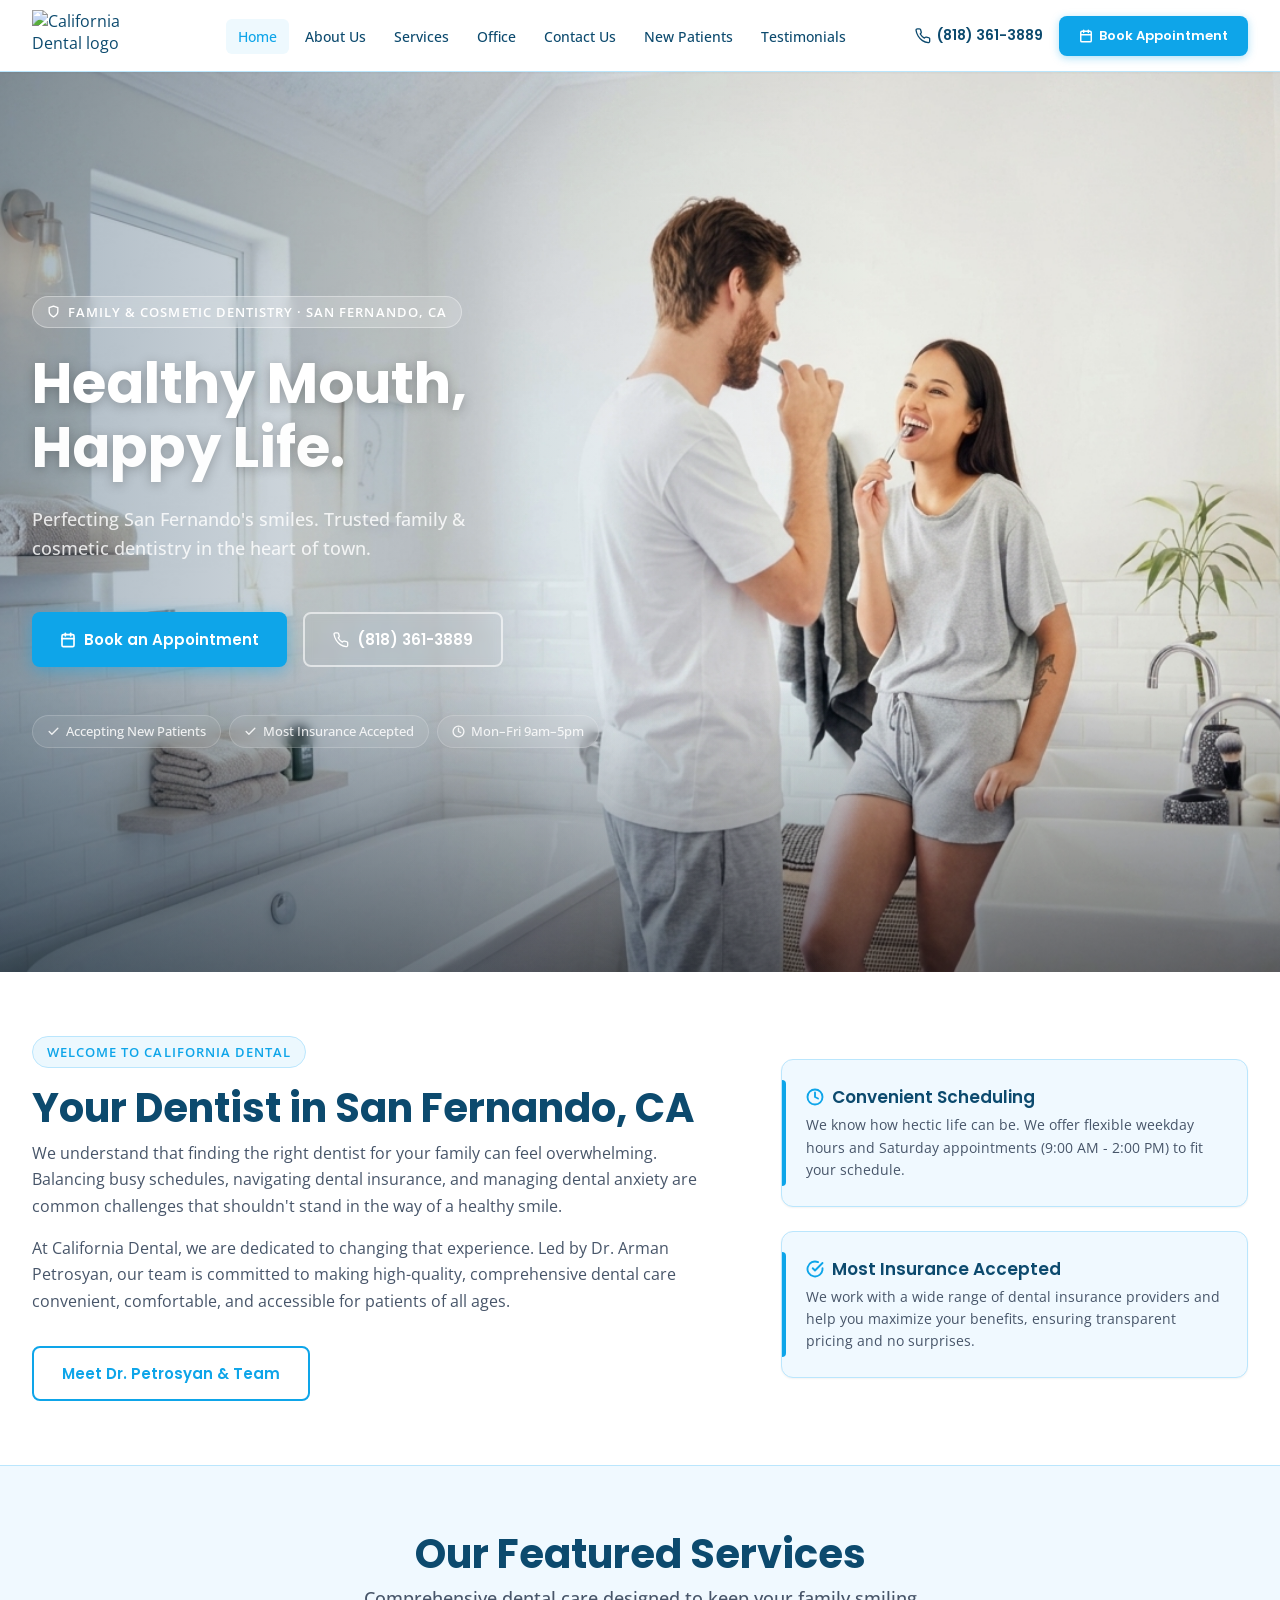
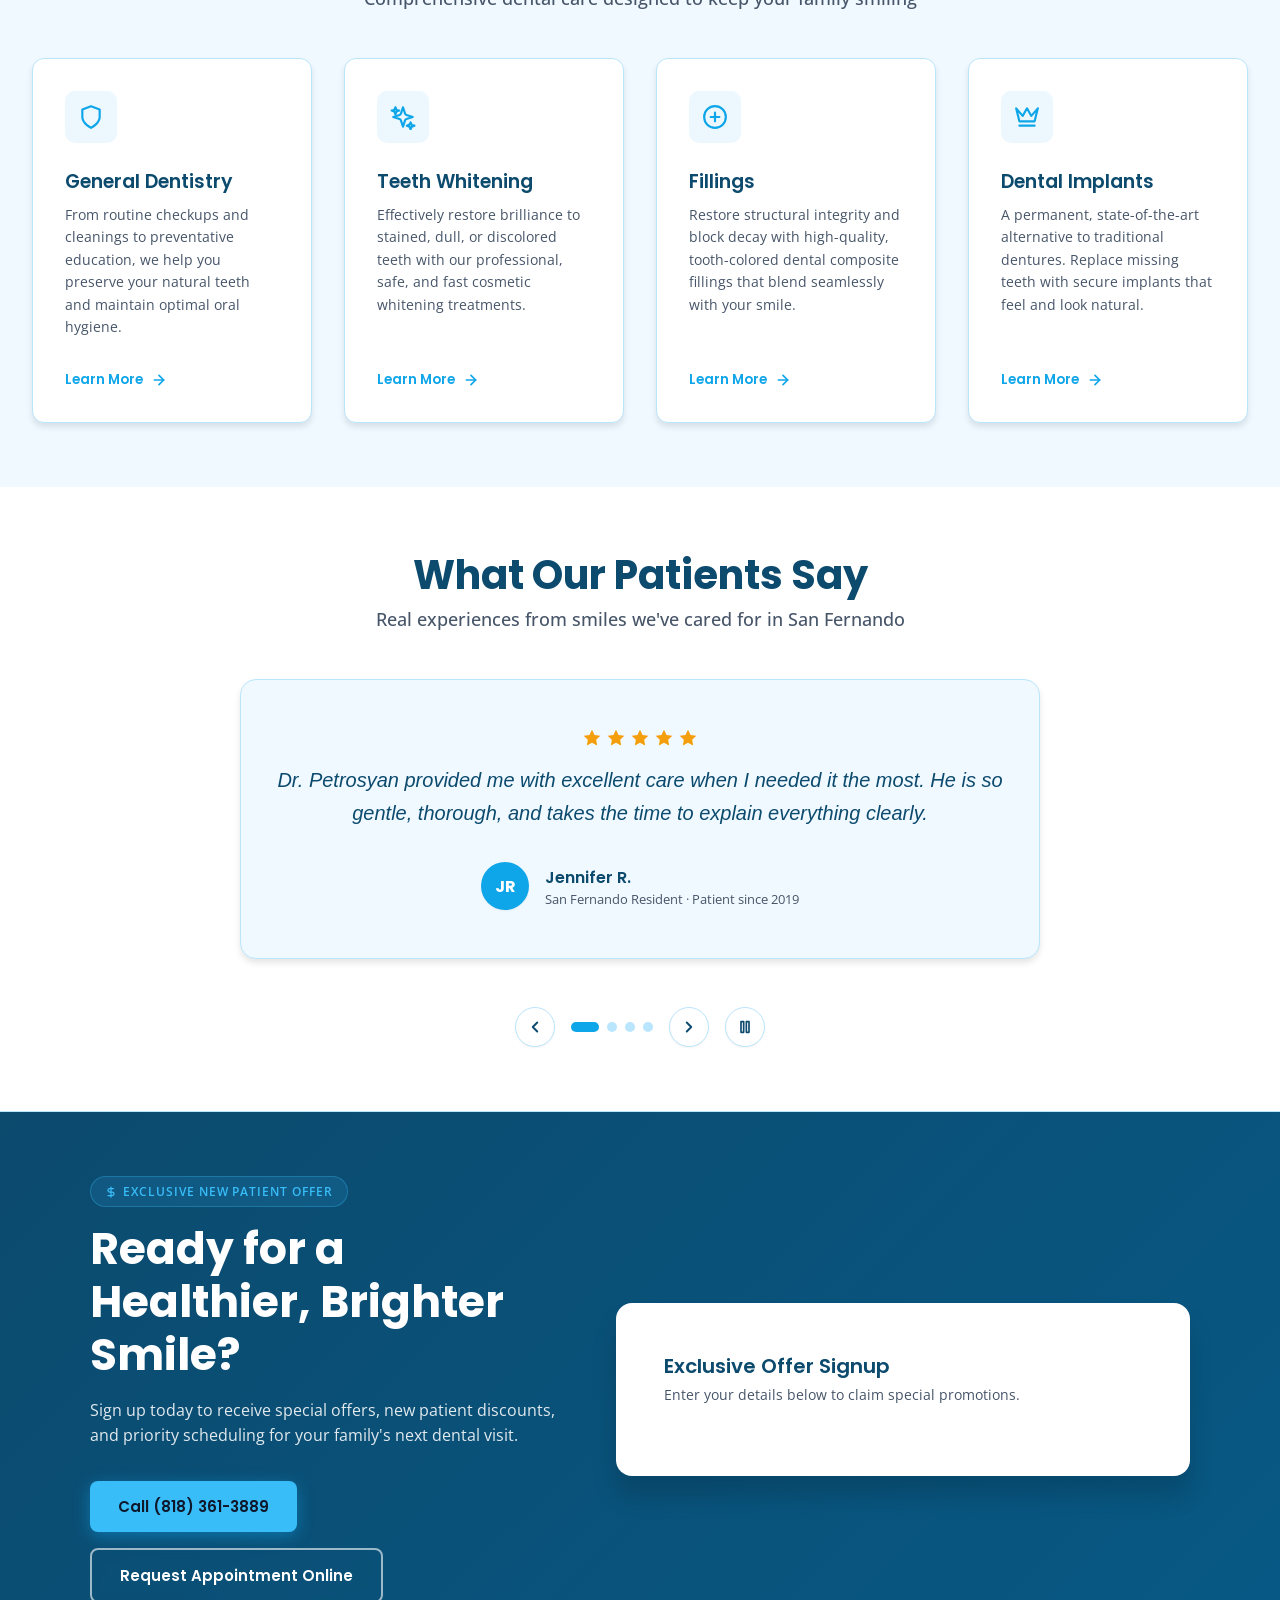
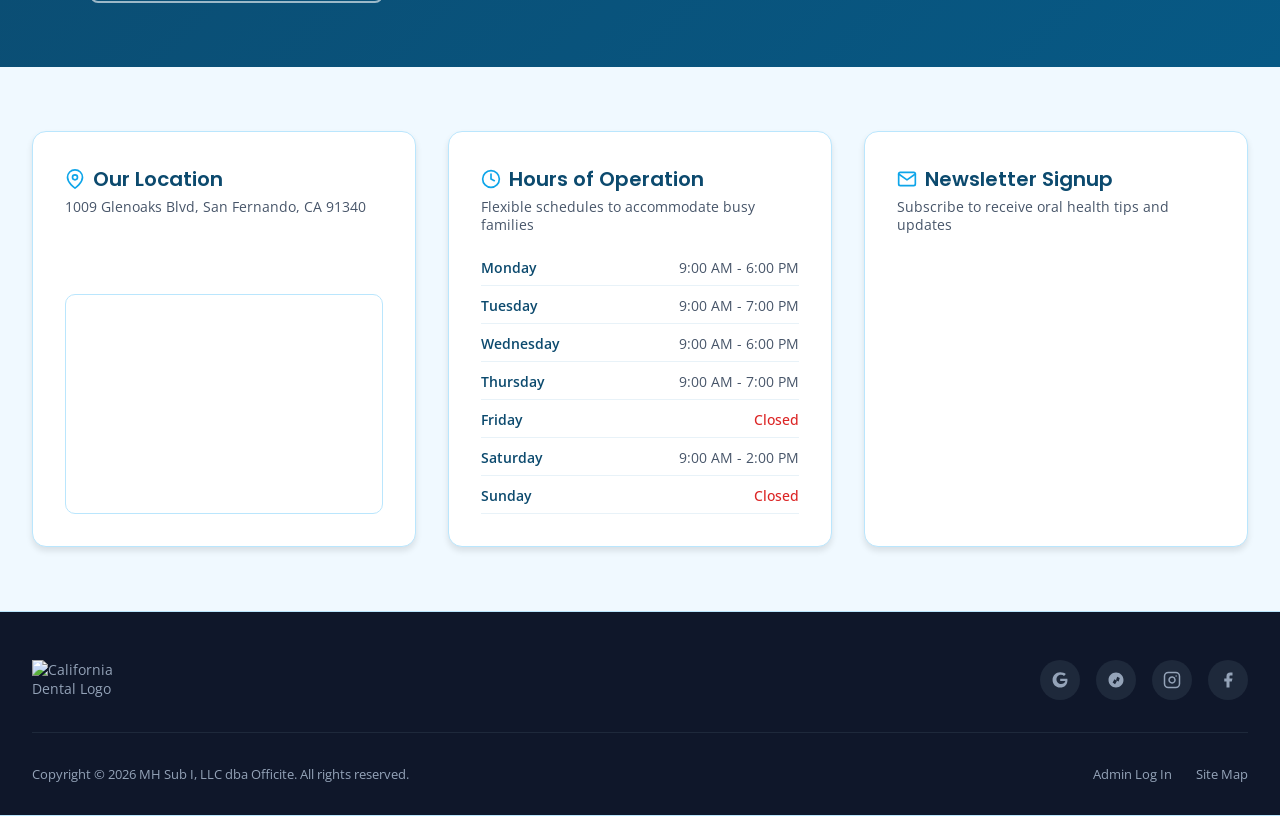
==== commit ca404389: "new cop pic" ====
--- a/index.html
+++ b/index.html
@@ -322,14 +322,6 @@
       inset: 0;
       background-size: cover;
       background-position: center;
-      opacity: 0;
-      transition: opacity 800ms ease;
-      will-change: opacity;
-    }
-    .hero__slide.active { opacity: 1; }
-
-    @media (prefers-reduced-motion: reduce) {
-      .hero__slide { transition: none; }
     }
 
     /* Overlay — subtle blue scrim + bottom fade */
@@ -488,61 +480,7 @@
     }
     .hero__badge svg { flex-shrink: 0; }
 
-    /* Slide controls (prev / next / dots / pause) */
-    .hero__controls {
-      position: absolute;
-      bottom: 32px;
-      left: 50%;
-      transform: translateX(-50%);
-      z-index: 3;
-      display: flex;
-      align-items: center;
-      gap: var(--space-md);
-    }
-    .hero__ctrl-btn {
-      width: 38px;
-      height: 38px;
-      border-radius: 50%;
-      border: 2px solid rgba(255,255,255,.5);
-      background: rgba(255,255,255,.12);
-      backdrop-filter: blur(6px);
-      color: #fff;
-      cursor: pointer;
-      display: flex;
-      align-items: center;
-      justify-content: center;
-      transition: background var(--transition), border-color var(--transition), transform var(--transition);
-    }
-    .hero__ctrl-btn:hover {
-      background: rgba(255,255,255,.25);
-      border-color: rgba(255,255,255,.9);
-      transform: scale(1.05);
-    }
-    .hero__ctrl-btn:focus-visible { outline: 2px solid #fff; outline-offset: 3px; }
-
-    .hero__dots {
-      display: flex;
-      align-items: center;
-      gap: 8px;
-    }
-    .hero__dot {
-      width: 8px;
-      height: 8px;
-      border-radius: 50%;
-      background: rgba(255,255,255,.4);
-      border: none;
-      padding: 0;
-      cursor: pointer;
-      transition: background var(--transition), transform var(--transition), width var(--transition);
-    }
-    .hero__dot.active {
-      background: #fff;
-      width: 24px;
-      border-radius: 100px;
-    }
-    .hero__dot:focus-visible { outline: 2px solid #fff; outline-offset: 3px; }
-
-    /* Slide-number announce (sr-only) */
+    /* Screen-reader only (sr-only) */
     .sr-only {
       position: absolute;
       width: 1px;
@@ -1075,7 +1013,6 @@
       .hero__inner { max-width: 100%; }
       .hero__heading { font-size: clamp(1.8rem, 6vw, 2.4rem); }
       .hero__caption { font-size: .95rem; }
-      .hero__controls { bottom: 20px; }
       .navbar__inner { padding: 0 var(--space-md); }
       .problem-container { flex-direction: column; gap: var(--space-xl); }
       .section { padding: var(--space-2xl) var(--space-md); }
@@ -1179,21 +1116,12 @@
   <!-- ═══════════════════════════════════════════════════════════════
        HERO SECTION
        ═══════════════════════════════════════════════════════════════ -->
-  <section class="hero" id="hero" aria-label="Homepage hero slideshow">
-
-    <!-- Background slides (CDN images preserved from original) -->
+  <section class="hero" id="hero" aria-label="California Dental homepage hero">
+
+    <!-- Background image -->
     <div class="hero__slides" aria-hidden="true">
       <div class="hero__slide active"
-           style="background-image:url('https://cdcssl.ibsrv.net/ibimg/smb/3000x2000_80/webmgr/0v/0/l/Banner1-min.jpg.webp?b0aba526b880444fe1b31b6194212b46')">
-      </div>
-      <div class="hero__slide"
-           style="background-image:url('https://cdcssl.ibsrv.net/ibimg/smb/3000x2000_80/webmgr/0v/0/l/Banner2-min.jpg.webp?bb42b1488b19e191a521c3a68cb92cef')">
-      </div>
-      <div class="hero__slide"
-           style="background-image:url('https://cdcssl.ibsrv.net/ibimg/smb/3000x1984_80/webmgr/0v/0/l/Banner3-min.jpg.webp?cf7e42110e94c0af7acf92ee405239bb')">
-      </div>
-      <div class="hero__slide"
-           style="background-image:url('https://cdcssl.ibsrv.net/ibimg/smb/3000x2000_80/webmgr/0v/0/l/Banner4-min.jpg.webp?14c86e592265cdf810d7b770c278e4c6')">
+           style="background-image:url('assets/heri.jfif')">
       </div>
     </div>
 
@@ -1210,13 +1138,13 @@
           Family &amp; Cosmetic Dentistry · San Fernando, CA
         </span>
 
-        <!-- Heading (updated per active slide via JS) -->
-        <h1 class="hero__heading" id="hero-heading" aria-live="polite">
+        <!-- Heading -->
+        <h1 class="hero__heading" id="hero-heading">
           Healthy Mouth,<br><em>Happy Life.</em>
         </h1>
 
         <!-- Caption -->
-        <p class="hero__caption" id="hero-caption" aria-live="polite">
+        <p class="hero__caption">
           Perfecting San Fernando's smiles. Trusted family &amp; cosmetic dentistry in the heart of town.
         </p>
 
@@ -1249,35 +1177,6 @@
         </div>
 
       </div>
-    </div>
-
-    <!-- Slide controls -->
-    <div class="hero__controls" role="group" aria-label="Slideshow controls">
-      <span class="sr-only" id="slide-announce" aria-live="polite" aria-atomic="true"></span>
-
-      <button class="hero__ctrl-btn" id="hero-prev" aria-label="Previous slide" title="Previous slide">
-        <svg width="16" height="16" viewBox="0 0 24 24" fill="none" stroke="currentColor" stroke-width="2.5" stroke-linecap="round" stroke-linejoin="round" aria-hidden="true"><polyline points="15 18 9 12 15 6"/></svg>
-      </button>
-
-      <div class="hero__dots" role="tablist" aria-label="Slide navigation">
-        <button class="hero__dot active" role="tab" aria-selected="true"  aria-label="Slide 1" data-slide="0" tabindex="0"></button>
-        <button class="hero__dot"        role="tab" aria-selected="false" aria-label="Slide 2" data-slide="1" tabindex="-1"></button>
-        <button class="hero__dot"        role="tab" aria-selected="false" aria-label="Slide 3" data-slide="2" tabindex="-1"></button>
-        <button class="hero__dot"        role="tab" aria-selected="false" aria-label="Slide 4" data-slide="3" tabindex="-1"></button>
-      </div>
-
-      <button class="hero__ctrl-btn" id="hero-next" aria-label="Next slide" title="Next slide">
-        <svg width="16" height="16" viewBox="0 0 24 24" fill="none" stroke="currentColor" stroke-width="2.5" stroke-linecap="round" stroke-linejoin="round" aria-hidden="true"><polyline points="9 18 15 12 9 6"/></svg>
-      </button>
-
-      <button class="hero__ctrl-btn" id="hero-pause" aria-label="Pause slideshow" title="Pause slideshow">
-        <svg width="16" height="16" viewBox="0 0 24 24" fill="none" stroke="currentColor" stroke-width="2.5" stroke-linecap="round" stroke-linejoin="round" aria-hidden="true" id="pause-icon">
-          <rect x="6" y="4" width="4" height="16"/><rect x="14" y="4" width="4" height="16"/>
-        </svg>
-        <svg width="16" height="16" viewBox="0 0 24 24" fill="none" stroke="currentColor" stroke-width="2.5" stroke-linecap="round" stroke-linejoin="round" aria-hidden="true" id="play-icon" style="display:none">
-          <polygon points="5 3 19 12 5 21 5 3"/>
-        </svg>
-      </button>
     </div>
 
   </section>
@@ -1684,7 +1583,7 @@
   </footer>
 
   <!-- ═══════════════════════════════════════════════════════════════
-       JAVASCRIPT — Navbar scroll, mobile drawer, hero & testimonials slider
+       JAVASCRIPT — Navbar scroll, mobile drawer & testimonials slider
        ═══════════════════════════════════════════════════════════════ -->
   <script>
   (function () {
@@ -1703,105 +1602,6 @@
       var open = drawer.classList.toggle('open');
       hamburgerBtn.classList.toggle('open', open);
       hamburgerBtn.setAttribute('aria-expanded', String(open));
-    });
-
-    /* ── Hero slider ── */
-    var slides    = document.querySelectorAll('.hero__slide');
-    var dots      = document.querySelectorAll('.hero__dot');
-    var heading   = document.getElementById('hero-heading');
-    var announce  = document.getElementById('slide-announce');
-    var pauseBtn  = document.getElementById('hero-pause');
-    var pauseIcon = document.getElementById('pause-icon');
-    var playIcon  = document.getElementById('play-icon');
-    var hero      = document.getElementById('hero');
-
-    var slideData = [
-      { title: 'Healthy Mouth,\u003cbr\u003e\u003cem\u003eHappy Life.\u003c/em\u003e' },
-      { title: 'Changing Lives,\u003cbr\u003e\u003cem\u003eOne Smile at a Time.\u003c/em\u003e' },
-      { title: 'Discover Your Smile\u003cbr\u003e\u003cem\u003eToday.\u003c/em\u003e' },
-      { title: 'Care for Your Smile,\u003cbr\u003e\u003cem\u003eLet it Brighten Your Day.\u003c/em\u003e' }
-    ];
-
-    var current    = 0;
-    var paused     = false;
-    var interval   = null;
-    var DELAY      = 4000;
-
-    /* Respect reduced-motion preference */
-    var reducedMotion = window.matchMedia('(prefers-reduced-motion: reduce)').matches;
-    if (reducedMotion) paused = true;
-
-    function goTo(idx) {
-      slides[current].classList.remove('active');
-      dots[current].classList.remove('active');
-      dots[current].setAttribute('aria-selected', 'false');
-      dots[current].setAttribute('tabindex', '-1');
-
-      current = (idx + slides.length) % slides.length;
-
-      slides[current].classList.add('active');
-      dots[current].classList.add('active');
-      dots[current].setAttribute('aria-selected', 'true');
-      dots[current].setAttribute('tabindex', '0');
-
-      heading.innerHTML = slideData[current].title;
-      announce.textContent = 'Slide ' + (current + 1) + ' of ' + slides.length;
-    }
-
-    function startAuto() {
-      if (paused || reducedMotion) return;
-      clearInterval(interval);
-      interval = setInterval(function () { goTo(current + 1); }, DELAY);
-    }
-
-    function stopAuto() { clearInterval(interval); }
-
-    startAuto();
-
-    /* Prev / Next */
-    document.getElementById('hero-prev').addEventListener('click', function () {
-      goTo(current - 1);
-      stopAuto(); startAuto();
-    });
-    document.getElementById('hero-next').addEventListener('click', function () {
-      goTo(current + 1);
-      stopAuto(); startAuto();
-    });
-
-    /* Dots */
-    dots.forEach(function (dot) {
-      dot.addEventListener('click', function () {
-        goTo(parseInt(dot.dataset.slide, 10));
-        stopAuto(); startAuto();
-      });
-    });
-
-    /* Pause / Resume */
-    pauseBtn.addEventListener('click', function () {
-      paused = !paused;
-      if (paused) {
-        stopAuto();
-        pauseIcon.style.display = 'none';
-        playIcon.style.display  = '';
-        pauseBtn.setAttribute('aria-label', 'Resume slideshow');
-      } else {
-        startAuto();
-        pauseIcon.style.display = '';
-        playIcon.style.display  = 'none';
-        pauseBtn.setAttribute('aria-label', 'Pause slideshow');
-      }
-    });
-
-    /* Pause on hover / focus */
-    hero.addEventListener('mouseenter', stopAuto);
-    hero.addEventListener('mouseleave', startAuto);
-    hero.addEventListener('focusin',    stopAuto);
-    hero.addEventListener('focusout',   startAuto);
-
-    /* Keyboard: left/right arrow on dots */
-    document.querySelector('.hero__dots').addEventListener('keydown', function (e) {
-      if (e.key === 'ArrowRight') { goTo(current + 1); stopAuto(); startAuto(); }
-      if (e.key === 'ArrowLeft')  { goTo(current - 1); stopAuto(); startAuto(); }
     });
 
     /* ── Testimonials carousel logic ── */
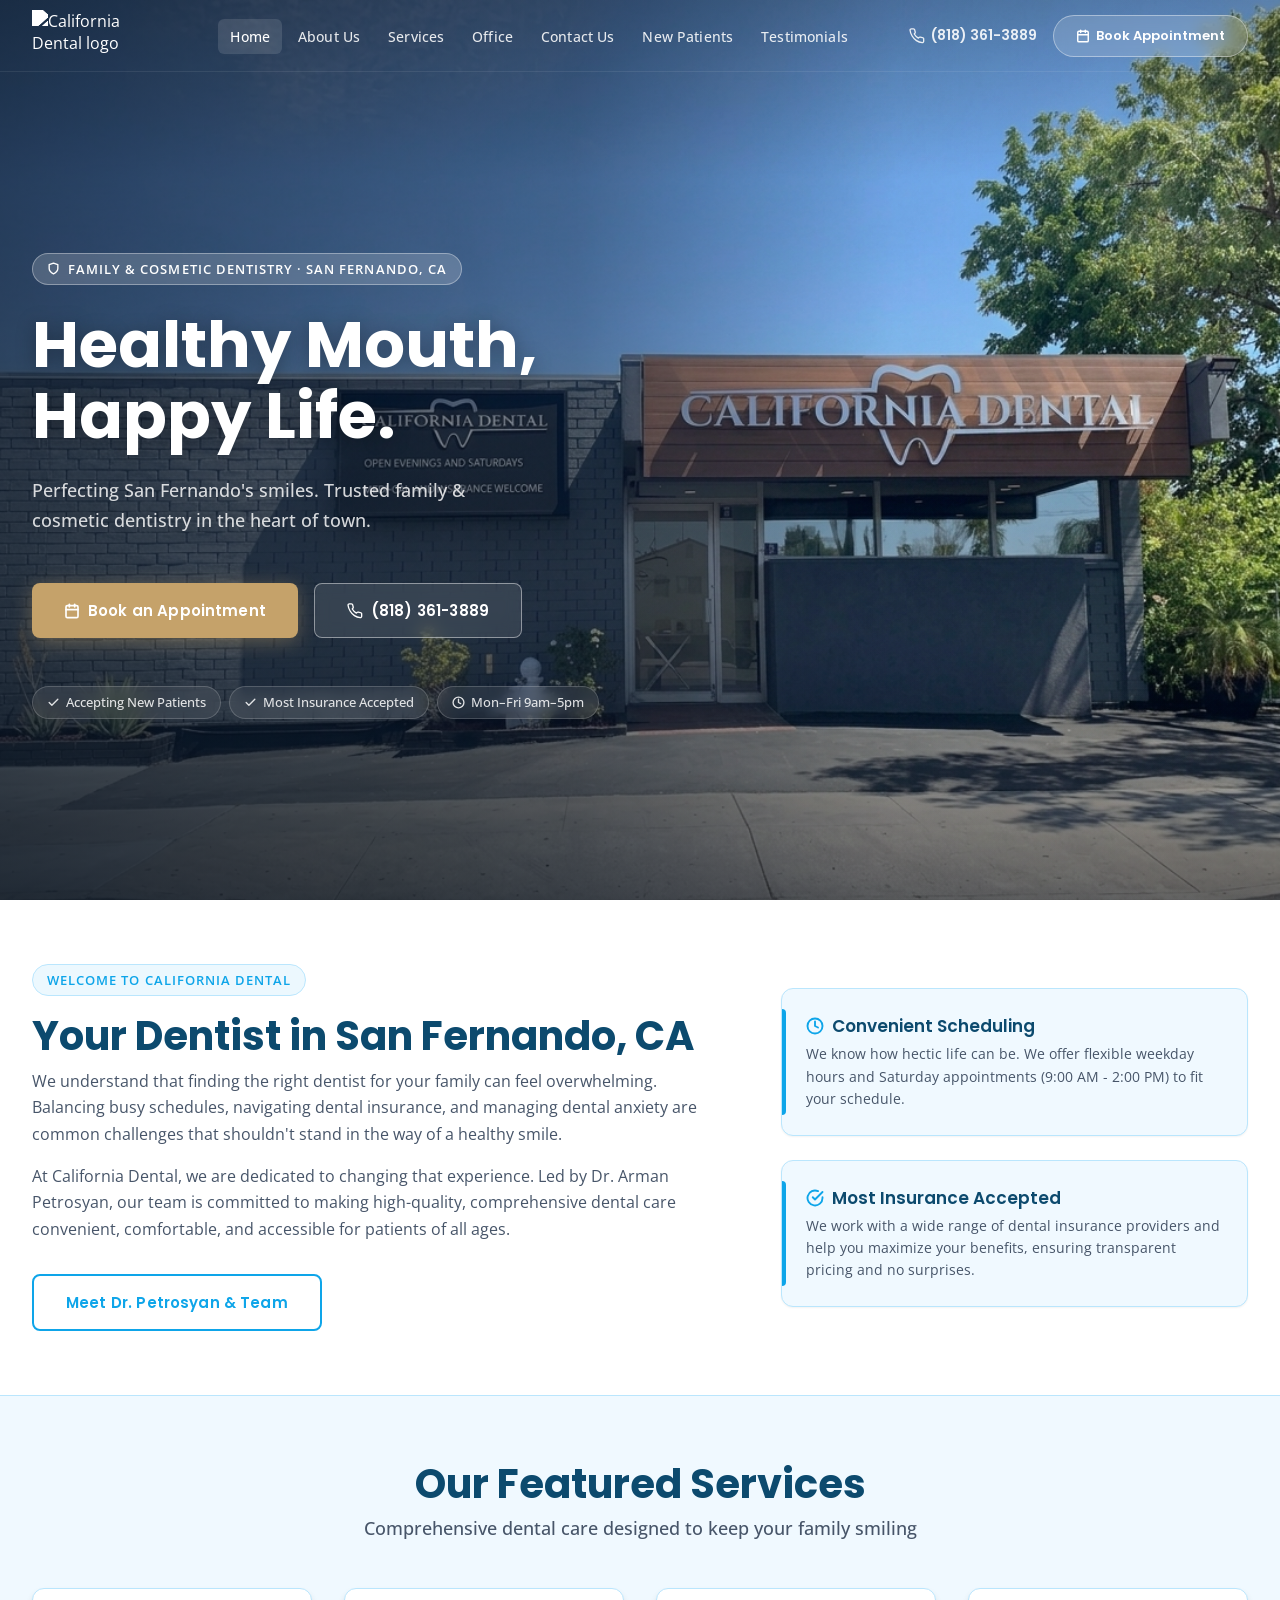
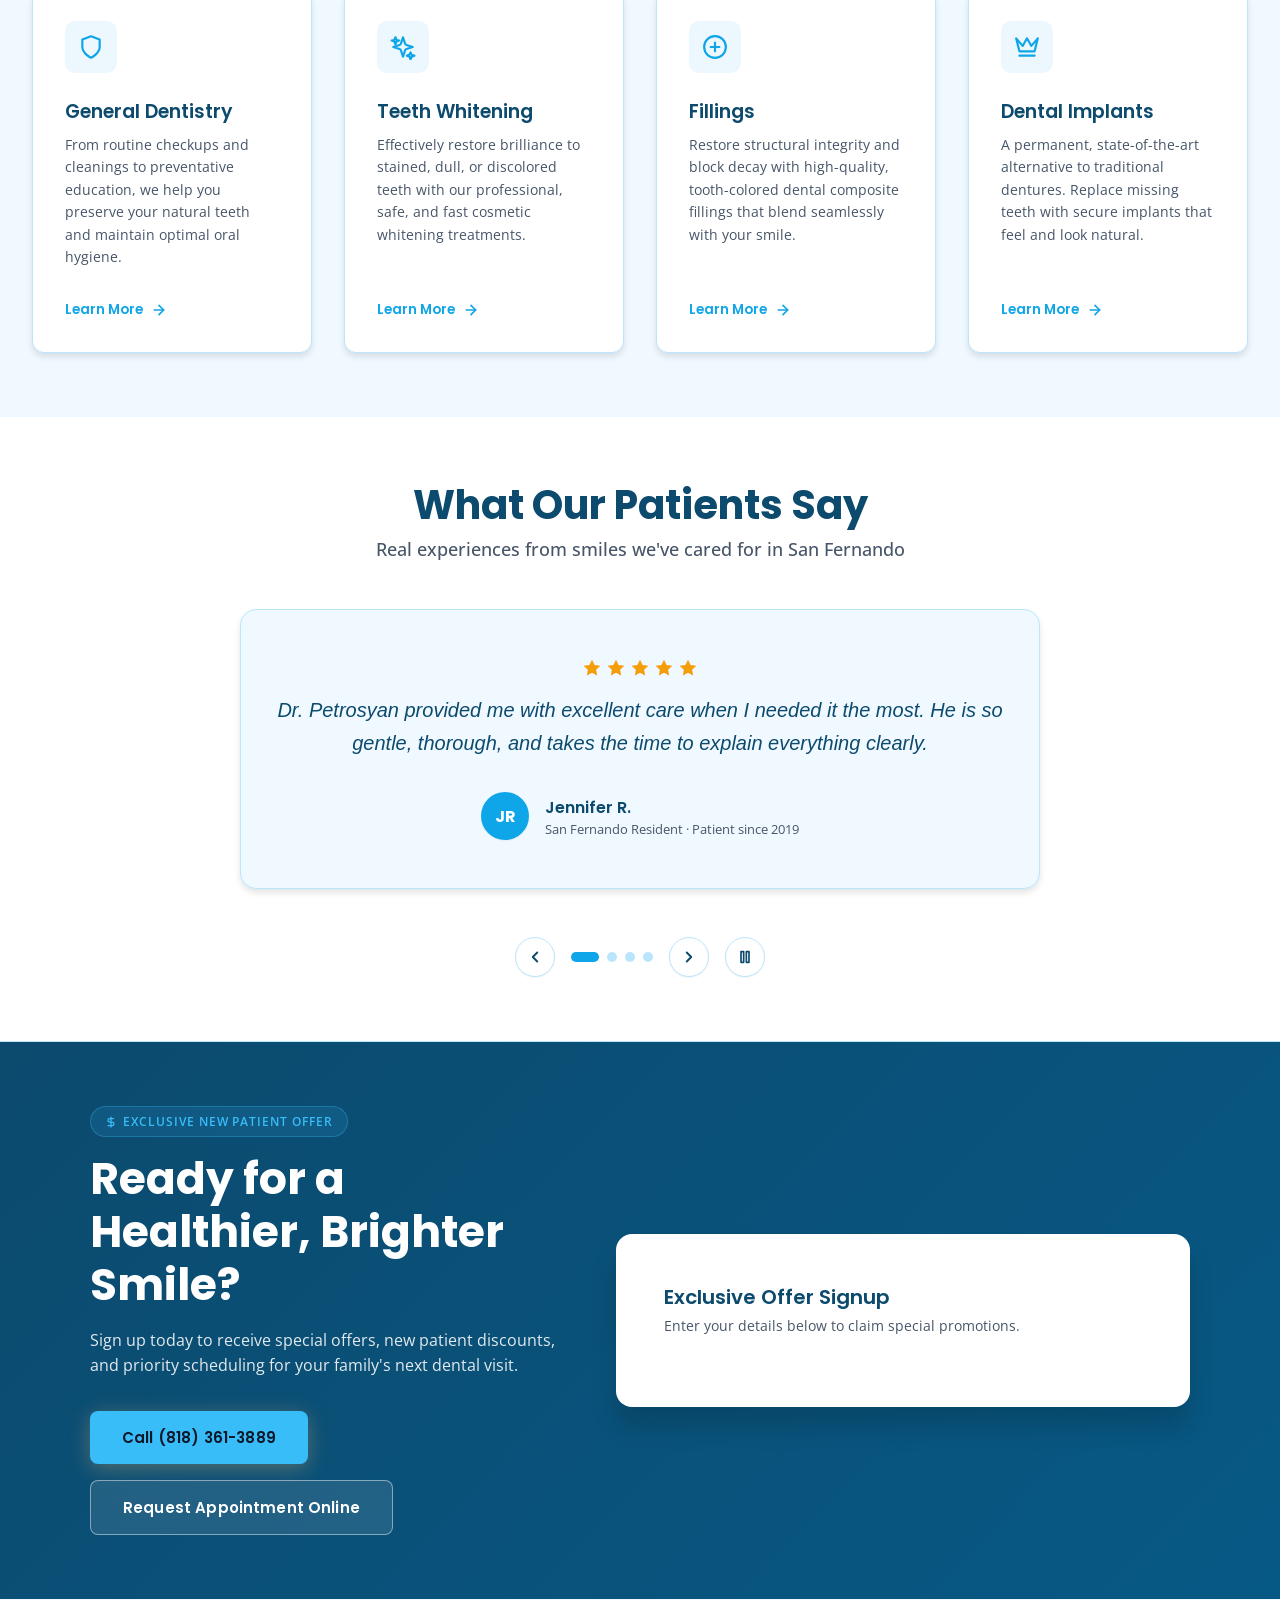
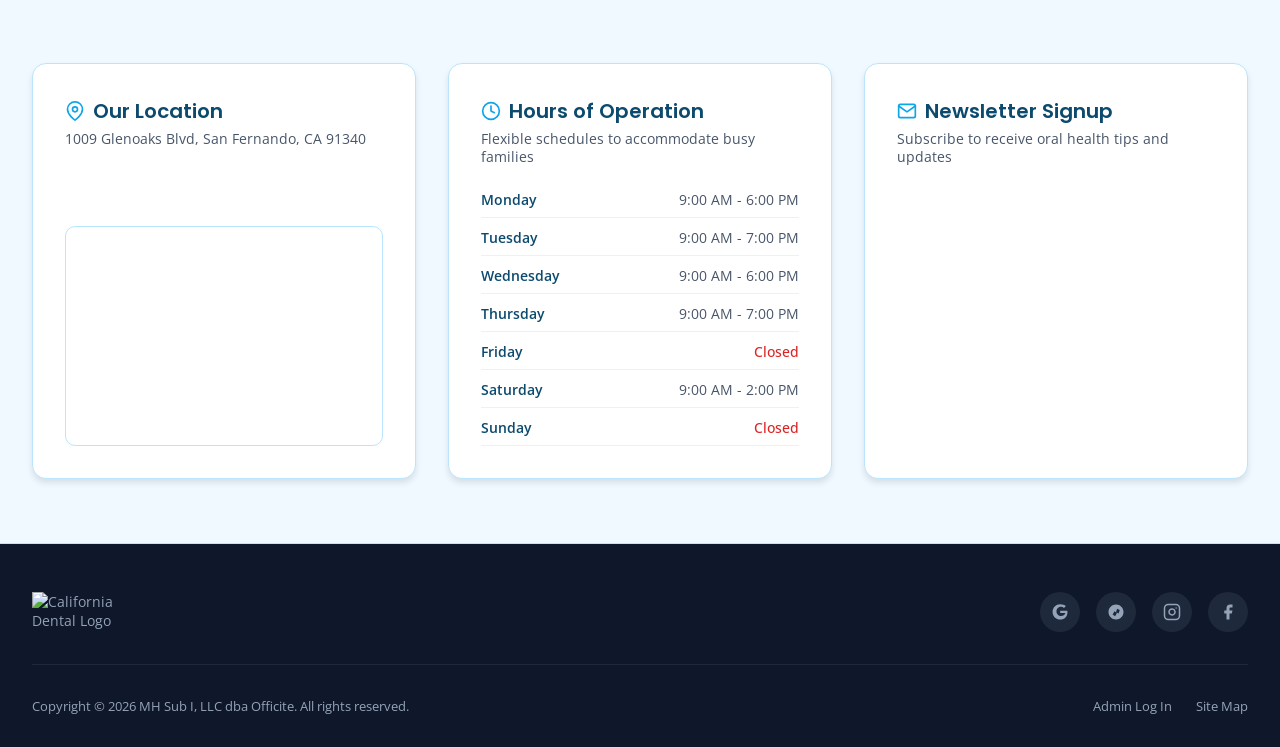
==== commit f1ae8ceb: "full transp" ====
--- a/index.html
+++ b/index.html
@@ -124,16 +124,18 @@
       top: 0; left: 0; right: 0;
       z-index: 1000;
       height: var(--nav-h);
-      background: rgba(255,255,255,0.96);
-      backdrop-filter: blur(12px);
-      -webkit-backdrop-filter: blur(12px);
+      /* Transparent on load — overlays the hero like Marano */
+      background: transparent;
+      border-bottom: 1px solid rgba(255,255,255,0.08);
+      transition: background 350ms ease, border-color 350ms ease, box-shadow 350ms ease;
+    }
+    /* Sticky state — triggered by JS scroll */
+    .navbar.scrolled {
+      background: rgba(255,255,255,0.97);
+      backdrop-filter: blur(16px);
+      -webkit-backdrop-filter: blur(16px);
       border-bottom: 1px solid var(--color-border);
-      box-shadow: var(--shadow-sm);
-      transition: background var(--transition), box-shadow var(--transition);
-    }
-    .navbar.scrolled {
-      background: rgba(255,255,255,0.99);
-      box-shadow: var(--shadow-md);
+      box-shadow: 0 2px 20px rgba(0,0,0,0.08);
     }
     .navbar__inner {
       max-width: 1280px;
@@ -155,9 +157,15 @@
       height: 52px;
       width: auto;
       object-fit: contain;
-    }
-
-    /* Nav links */
+      /* Brightness filter so logo looks good on dark hero */
+      filter: brightness(0) invert(1);
+      transition: filter 350ms ease;
+    }
+    .navbar.scrolled .navbar__logo img {
+      filter: none;
+    }
+
+    /* Nav links — white on transparent, dark on scrolled */
     .navbar__nav {
       flex: 1;
       display: flex;
@@ -169,24 +177,33 @@
       font-family: var(--font-body);
       font-size: 14px;
       font-weight: 500;
-      color: var(--color-foreground);
+      color: rgba(255,255,255,0.88);
       padding: 8px 12px;
       border-radius: 6px;
+      letter-spacing: 0.01em;
       transition: color var(--transition), background var(--transition);
       white-space: nowrap;
     }
     .navbar__nav a:hover,
     .navbar__nav a.active {
+      color: #fff;
+      background: rgba(255,255,255,0.12);
+    }
+    /* Scrolled link colors */
+    .navbar.scrolled .navbar__nav a {
+      color: var(--color-foreground);
+    }
+    .navbar.scrolled .navbar__nav a:hover,
+    .navbar.scrolled .navbar__nav a.active {
       color: var(--color-primary);
-      background: rgba(14,165,233,.07);
+      background: rgba(14,165,233,0.07);
     }
     .navbar__nav a:focus-visible {
+      outline: 2px solid rgba(255,255,255,0.8);
+      outline-offset: 2px;
+    }
+    .navbar.scrolled .navbar__nav a:focus-visible {
       outline: 2px solid var(--color-primary);
-      outline-offset: 2px;
-    }
-    .navbar__nav a:focus-visible {
-      outline: 2px solid var(--color-primary);
-      outline-offset: 2px;
     }
 
     /* Navbar right: phone + CTA */
@@ -203,35 +220,57 @@
       font-family: var(--font-heading);
       font-size: 14px;
       font-weight: 600;
-      color: var(--color-foreground);
+      color: rgba(255,255,255,0.88);
       transition: color var(--transition);
     }
-    .navbar__phone:hover { color: var(--color-primary); }
+    .navbar__phone:hover { color: #fff; }
     .navbar__phone svg { flex-shrink: 0; }
+    .navbar.scrolled .navbar__phone { color: var(--color-foreground); }
+    .navbar.scrolled .navbar__phone:hover { color: var(--color-primary); }
+
+    /* CTA button — glassmorphic pill on transparent, solid on scrolled */
     .navbar__cta {
       display: inline-flex;
       align-items: center;
       gap: 6px;
-      background: var(--color-primary);
+      /* Glassmorphic style matching Marano's "Prenota Visita" button */
+      background: rgba(255,255,255,0.15);
       color: #fff;
       font-family: var(--font-heading);
       font-size: 13px;
       font-weight: 600;
-      padding: 10px 20px;
+      padding: 10px 22px;
+      border-radius: 50px;
+      border: 1px solid rgba(255,255,255,0.4);
+      cursor: pointer;
+      backdrop-filter: blur(8px);
+      -webkit-backdrop-filter: blur(8px);
+      transition: background var(--transition), border-color var(--transition), transform var(--transition), box-shadow var(--transition), color var(--transition);
+      white-space: nowrap;
+    }
+    .navbar__cta:hover {
+      background: rgba(255,255,255,0.28);
+      border-color: rgba(255,255,255,0.7);
+      transform: translateY(-1px);
+      box-shadow: 0 4px 16px rgba(0,0,0,0.18);
+    }
+    /* Scrolled CTA — solid colored */
+    .navbar.scrolled .navbar__cta {
+      background: var(--color-primary);
+      border-color: transparent;
+      color: #fff;
+      box-shadow: 0 2px 8px rgba(14,165,233,0.35);
       border-radius: 8px;
-      cursor: pointer;
-      transition: opacity var(--transition), transform var(--transition), box-shadow var(--transition);
-      box-shadow: 0 2px 8px rgba(14,165,233,.35);
-      white-space: nowrap;
-    }
-    .navbar__cta:hover {
-      opacity: .92;
+    }
+    .navbar.scrolled .navbar__cta:hover {
+      opacity: 0.92;
       transform: translateY(-1px);
-      box-shadow: 0 4px 16px rgba(14,165,233,.45);
-    }
-    .navbar__cta:focus-visible { outline: 2px solid var(--color-ring); outline-offset: 3px; }
-
-    /* Hamburger (mobile) */
+      box-shadow: 0 4px 16px rgba(14,165,233,0.45);
+    }
+    .navbar__cta:focus-visible { outline: 2px solid rgba(255,255,255,0.8); outline-offset: 3px; }
+    .navbar.scrolled .navbar__cta:focus-visible { outline: 2px solid var(--color-ring); outline-offset: 3px; }
+
+    /* Hamburger (mobile) — white on transparent navbar */
     .navbar__hamburger {
       display: none;
       flex-direction: column;
@@ -247,14 +286,16 @@
       transition: background var(--transition);
       margin-left: auto;
     }
-    .navbar__hamburger:hover { background: var(--color-muted); }
+    .navbar__hamburger:hover { background: rgba(255,255,255,0.12); }
     .navbar__hamburger span {
       display: block;
       height: 2px;
-      background: var(--color-foreground);
+      background: #fff;
       border-radius: 2px;
-      transition: transform 250ms ease, opacity 250ms ease, width var(--transition);
-    }
+      transition: transform 250ms ease, opacity 250ms ease, width var(--transition), background 350ms ease;
+    }
+    .navbar.scrolled .navbar__hamburger:hover { background: var(--color-muted); }
+    .navbar.scrolled .navbar__hamburger span { background: var(--color-foreground); }
     .navbar__hamburger.open span:nth-child(1) { transform: translateY(7px) rotate(45deg); }
     .navbar__hamburger.open span:nth-child(2) { opacity: 0; width: 0; }
     .navbar__hamburger.open span:nth-child(3) { transform: translateY(-7px) rotate(-45deg); }
@@ -305,11 +346,12 @@
     .hero {
       position: relative;
       width: 100%;
+      /* Fill full viewport — navbar is transparent/overlaid, so no margin-top */
       height: 100vh;
-      min-height: 560px;
-      max-height: 900px;
+      min-height: 620px;
+      max-height: 960px;
       overflow: hidden;
-      margin-top: var(--nav-h);
+      margin-top: 0;
     }
 
     /* Slides */
@@ -324,24 +366,31 @@
       background-position: center;
     }
 
-    /* Overlay — subtle blue scrim + bottom fade */
+    /* Overlay — strong left-side dark scrim + bottom fade (Marano style) */
     .hero__overlay {
       position: absolute;
       inset: 0;
       background:
         linear-gradient(90deg,
-          rgba(12, 50, 80, 0.35) 0%,
-          rgba(12, 50, 80, 0.10) 40%,
-          rgba(12, 50, 80, 0) 68%
+          rgba(8, 20, 35, 0.72) 0%,
+          rgba(8, 20, 35, 0.45) 45%,
+          rgba(8, 20, 35, 0.08) 70%,
+          rgba(8, 20, 35, 0) 100%
         ),
         linear-gradient(to top,
-          rgba(10, 15, 20, 0.50) 0%,
-          rgba(10, 15, 20, 0) 32%
+          rgba(5, 10, 18, 0.60) 0%,
+          rgba(5, 10, 18, 0.10) 28%,
+          rgba(5, 10, 18, 0) 50%
+        ),
+        /* Subtle top-to-bottom scrim so top navbar area is also readable */
+        linear-gradient(to bottom,
+          rgba(0, 0, 0, 0.30) 0%,
+          rgba(0, 0, 0, 0) 20%
         );
       z-index: 1;
     }
 
-    /* Content */
+    /* Content — padding-top offsets the transparent navbar height */
     .hero__content {
       position: relative;
       z-index: 2;
@@ -349,7 +398,7 @@
       display: flex;
       flex-direction: column;
       justify-content: center;
-      padding: var(--space-3xl) var(--space-xl);
+      padding: calc(var(--nav-h) + var(--space-3xl)) var(--space-xl) var(--space-3xl);
       max-width: 1280px;
       margin: 0 auto;
     }
@@ -377,19 +426,19 @@
     }
     .hero__eyebrow svg { flex-shrink: 0; }
 
-    /* Heading */
+    /* Heading — all white, clean serif-weight like Marano */
     .hero__heading {
       font-family: var(--font-heading);
       font-weight: 700;
-      font-size: clamp(2.2rem, 5vw, 3.5rem);
-      line-height: 1.15;
+      font-size: clamp(2.4rem, 5.5vw, 4rem);
+      line-height: 1.12;
       color: #fff;
       margin-bottom: var(--space-lg);
-      text-shadow: 0 2px 12px rgba(0,0,0,.25);
+      text-shadow: 0 2px 20px rgba(0,0,0,.30);
     }
     .hero__heading em {
       font-style: normal;
-      color: rgba(255,255,255,.98);
+      color: #fff;
     }
 
     /* Caption / subtitle */
@@ -410,51 +459,56 @@
       gap: var(--space-md);
       margin-bottom: var(--space-2xl);
     }
+    /* Primary — warm gold like Marano's "Prenota una Visita" */
     .btn-primary {
       display: inline-flex;
       align-items: center;
       gap: 8px;
-      background: var(--color-primary);
+      background: #c5a26a;
       color: #fff;
       font-family: var(--font-heading);
       font-size: 15px;
       font-weight: 600;
-      padding: 14px 28px;
+      padding: 15px 32px;
       border-radius: 8px;
       cursor: pointer;
       border: none;
-      box-shadow: 0 4px 16px rgba(14,165,233,.45);
-      transition: opacity var(--transition), transform var(--transition), box-shadow var(--transition);
+      box-shadow: 0 4px 20px rgba(197,162,106,.40);
+      transition: background var(--transition), transform var(--transition), box-shadow var(--transition);
       white-space: nowrap;
+      letter-spacing: 0.01em;
     }
     .btn-primary:hover {
-      opacity: .92;
-      transform: translateY(-1px);
-      box-shadow: 0 6px 24px rgba(14,165,233,.55);
+      background: #b8925a;
+      transform: translateY(-2px);
+      box-shadow: 0 8px 28px rgba(197,162,106,.55);
     }
     .btn-primary:focus-visible { outline: 2px solid #fff; outline-offset: 3px; }
 
+    /* Ghost — full glassmorphic like Marano's "Scopri il Metodo Piuma" */
     .btn-ghost {
       display: inline-flex;
       align-items: center;
       gap: 8px;
-      background: transparent;
+      background: rgba(255,255,255,0.10);
       color: #fff;
       font-family: var(--font-heading);
       font-size: 15px;
       font-weight: 600;
-      padding: 14px 28px;
+      padding: 15px 32px;
       border-radius: 8px;
-      border: 2px solid rgba(255,255,255,.6);
+      border: 1.5px solid rgba(255,255,255,0.45);
       cursor: pointer;
-      backdrop-filter: blur(4px);
+      backdrop-filter: blur(8px);
+      -webkit-backdrop-filter: blur(8px);
       transition: background var(--transition), border-color var(--transition), transform var(--transition);
       white-space: nowrap;
+      letter-spacing: 0.01em;
     }
     .btn-ghost:hover {
-      background: rgba(255,255,255,.12);
-      border-color: #fff;
-      transform: translateY(-1px);
+      background: rgba(255,255,255,0.20);
+      border-color: rgba(255,255,255,0.80);
+      transform: translateY(-2px);
     }
     .btn-ghost:focus-visible { outline: 2px solid #fff; outline-offset: 3px; }
 
@@ -1008,10 +1062,11 @@
       .cta-container { flex-direction: column; text-align: center; }
     }
     @media (max-width: 768px) {
-      .hero { height: calc(100svh - var(--nav-h)); min-height: 480px; max-height: 700px; }
+      /* Hero now fills full 100svh since navbar is transparent/overlaid */
+      .hero { height: 100svh; min-height: 520px; max-height: 820px; }
       .hero__content { padding: var(--space-xl) var(--space-md); justify-content: flex-end; padding-bottom: 80px; }
       .hero__inner { max-width: 100%; }
-      .hero__heading { font-size: clamp(1.8rem, 6vw, 2.4rem); }
+      .hero__heading { font-size: clamp(2rem, 7vw, 2.8rem); }
       .hero__caption { font-size: .95rem; }
       .navbar__inner { padding: 0 var(--space-md); }
       .problem-container { flex-direction: column; gap: var(--space-xl); }
@@ -1121,7 +1176,7 @@
     <!-- Background image -->
     <div class="hero__slides" aria-hidden="true">
       <div class="hero__slide active"
-           style="background-image:url('assets/heri.jfif')">
+           style="background-image:url('assets/office 2.jfif')">
       </div>
     </div>
 
@@ -1589,11 +1644,13 @@
   (function () {
     'use strict';
 
-    /* ── Navbar scroll shadow ── */
+    /* ── Navbar scroll — transparent on hero, solid after scroll ── */
     var navbar = document.getElementById('navbar');
-    window.addEventListener('scroll', function () {
-      navbar.classList.toggle('scrolled', window.scrollY > 10);
-    }, { passive: true });
+    function handleNavbarScroll() {
+      navbar.classList.toggle('scrolled', window.scrollY > 60);
+    }
+    window.addEventListener('scroll', handleNavbarScroll, { passive: true });
+    handleNavbarScroll(); // run once on load in case page is pre-scrolled
 
     /* ── Mobile hamburger ── */
     var hamburgerBtn = document.getElementById('hamburger-btn');
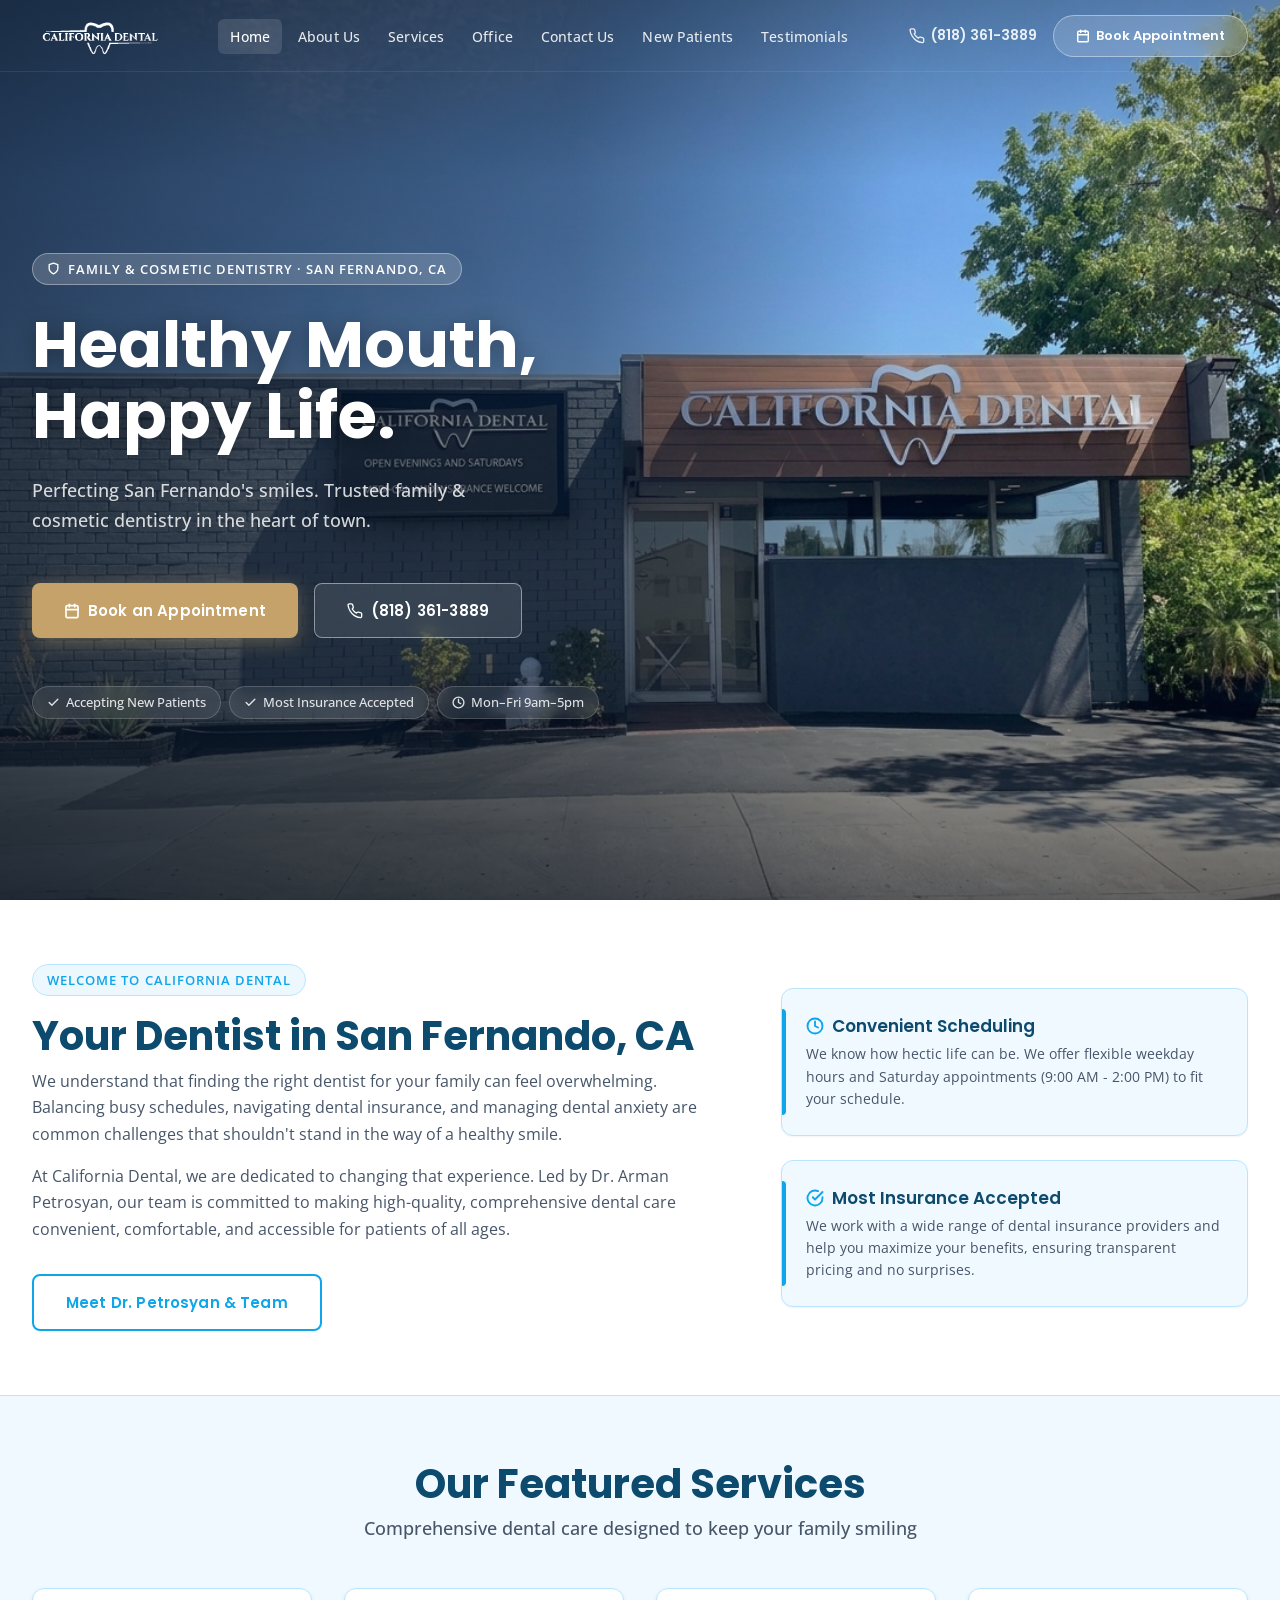
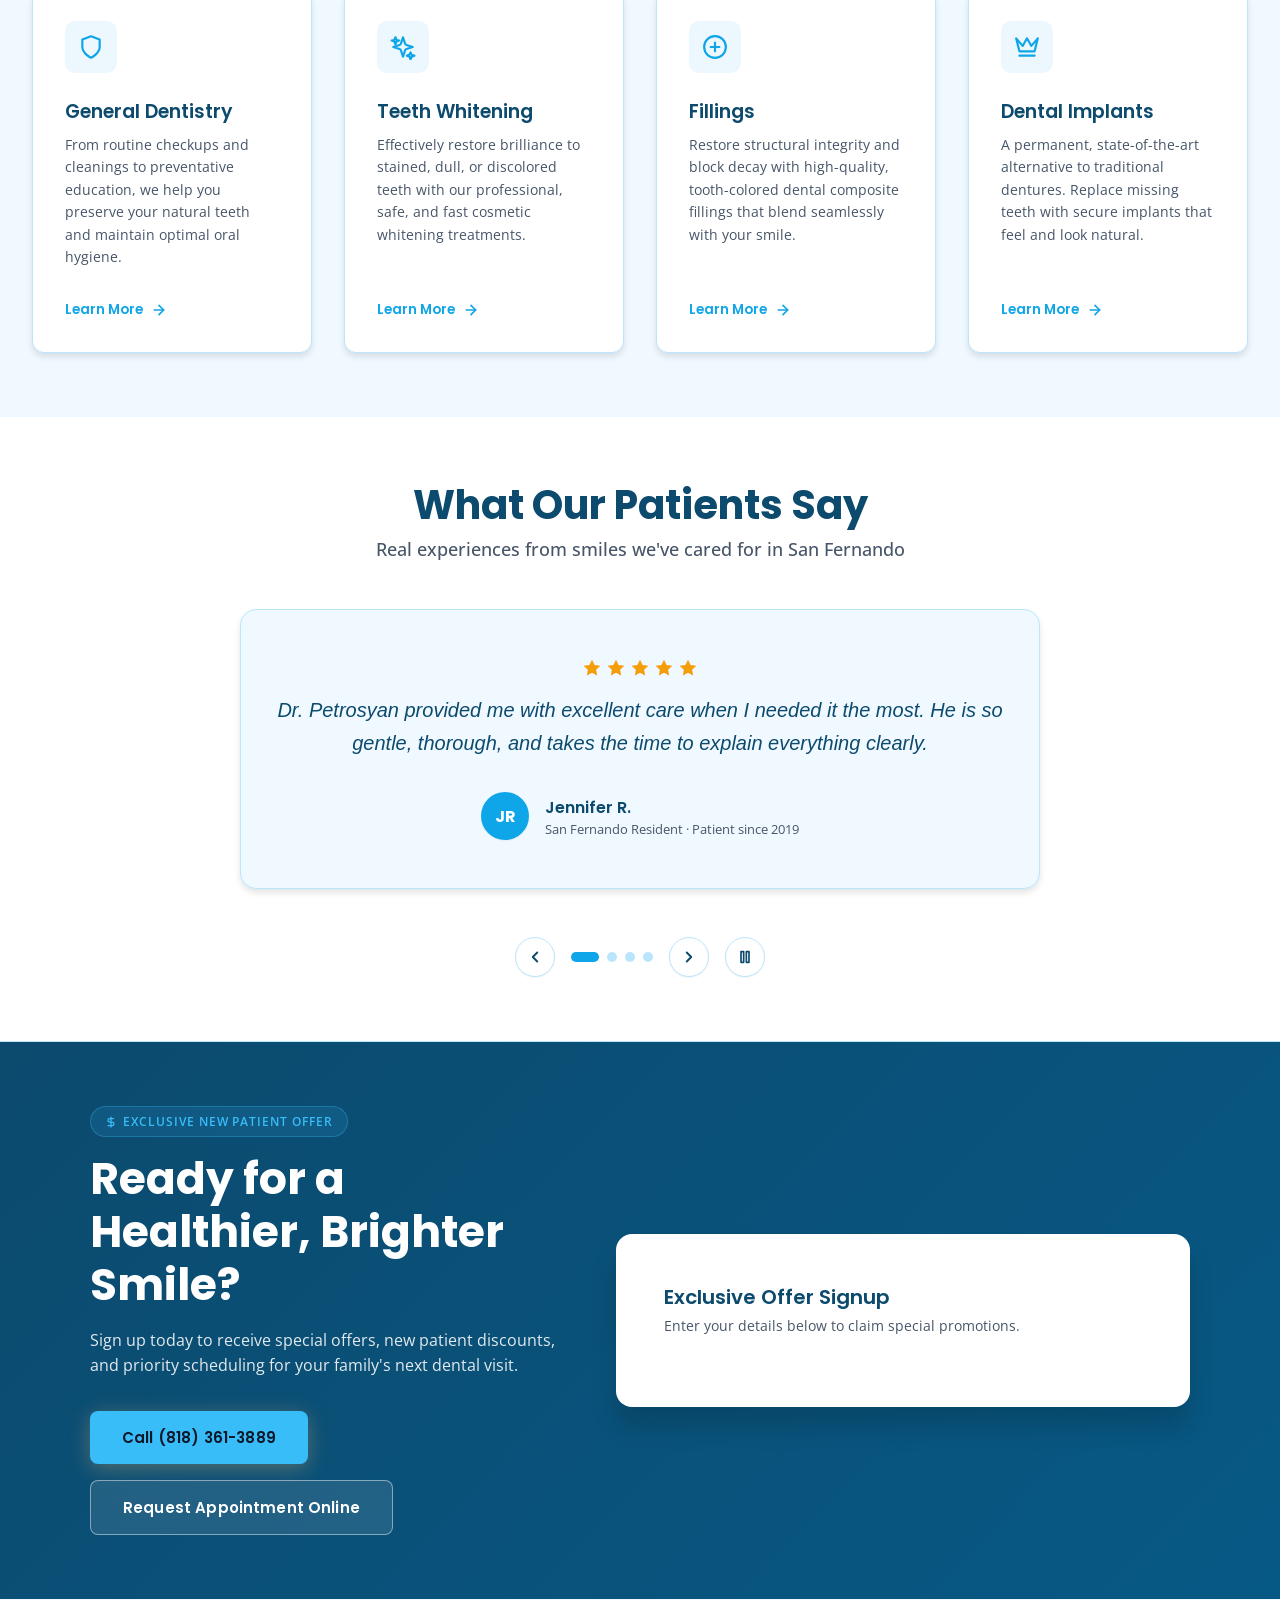
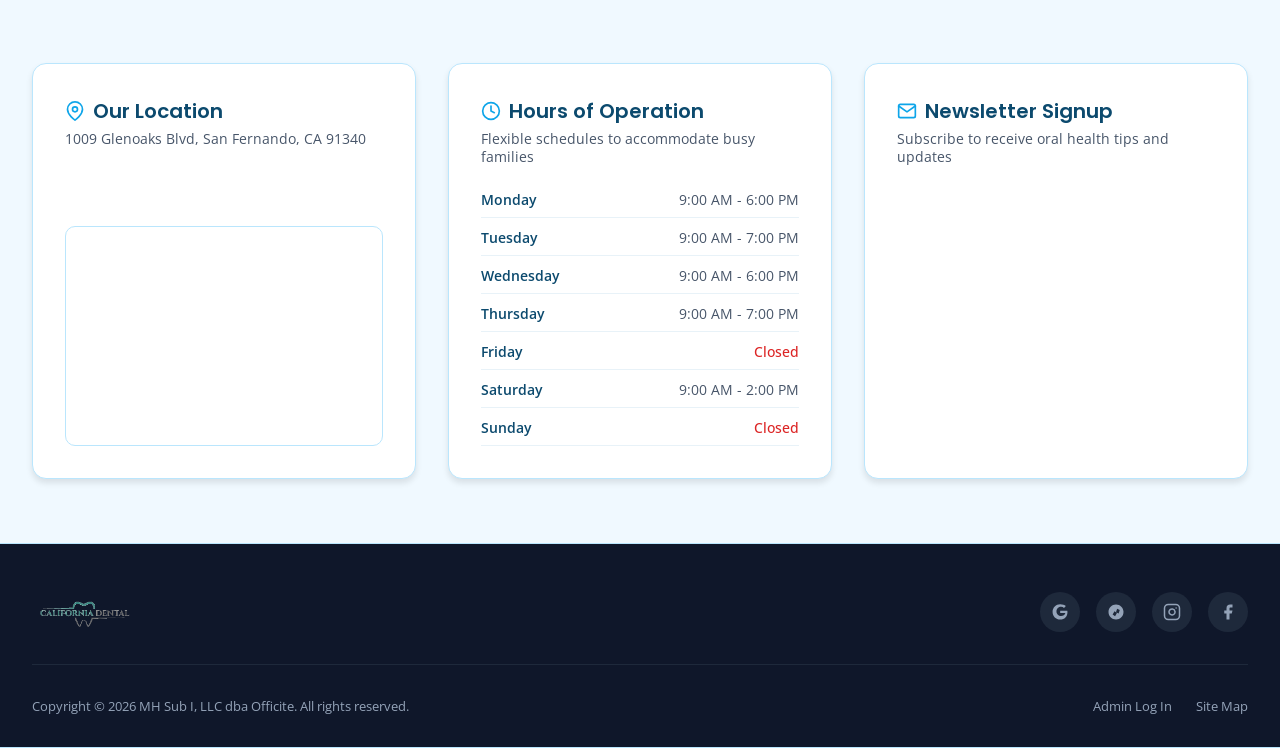
==== commit 14475dde: "full trnsap with logo" ====
--- a/index.html
+++ b/index.html
@@ -147,7 +147,7 @@
       gap: var(--space-xl);
     }
 
-    /* Logo */
+    /* Logo — transparent PNG, white on hero, original color on scroll */
     .navbar__logo {
       flex-shrink: 0;
       display: flex;
@@ -157,7 +157,6 @@
       height: 52px;
       width: auto;
       object-fit: contain;
-      /* Brightness filter so logo looks good on dark hero */
       filter: brightness(0) invert(1);
       transition: filter 350ms ease;
     }
@@ -1116,7 +1115,7 @@
 
       <!-- Logo -->
       <a href="https://www.california-dental.net" class="navbar__logo" aria-label="California Dental — Home">
-        <img src="https://cdcssl.ibsrv.net/ibimg/smb/396x150_80/webmgr/0v/0/l/cali-logo1.jpg.webp?b8991b224cc1a1da1626f5af4415e0e5"
+        <img src="assets/images/cali-logo-transparent.png"
              alt="California Dental logo"
              width="198" height="75">
       </a>
@@ -1604,7 +1603,7 @@
       <div class="footer-top">
         <div class="footer-brand">
           <a href="https://www.california-dental.net" aria-label="California Dental Home">
-            <img src="https://cdcssl.ibsrv.net/ibimg/smb/396x150_80/webmgr/0v/0/l/cali-logo1.jpg.webp?b8991b224cc1a1da1626f5af4415e0e5" alt="California Dental Logo" width="160" height="60">
+            <img src="assets/images/cali-logo-transparent.png" alt="California Dental Logo" width="160" height="60">
           </a>
         </div>
         
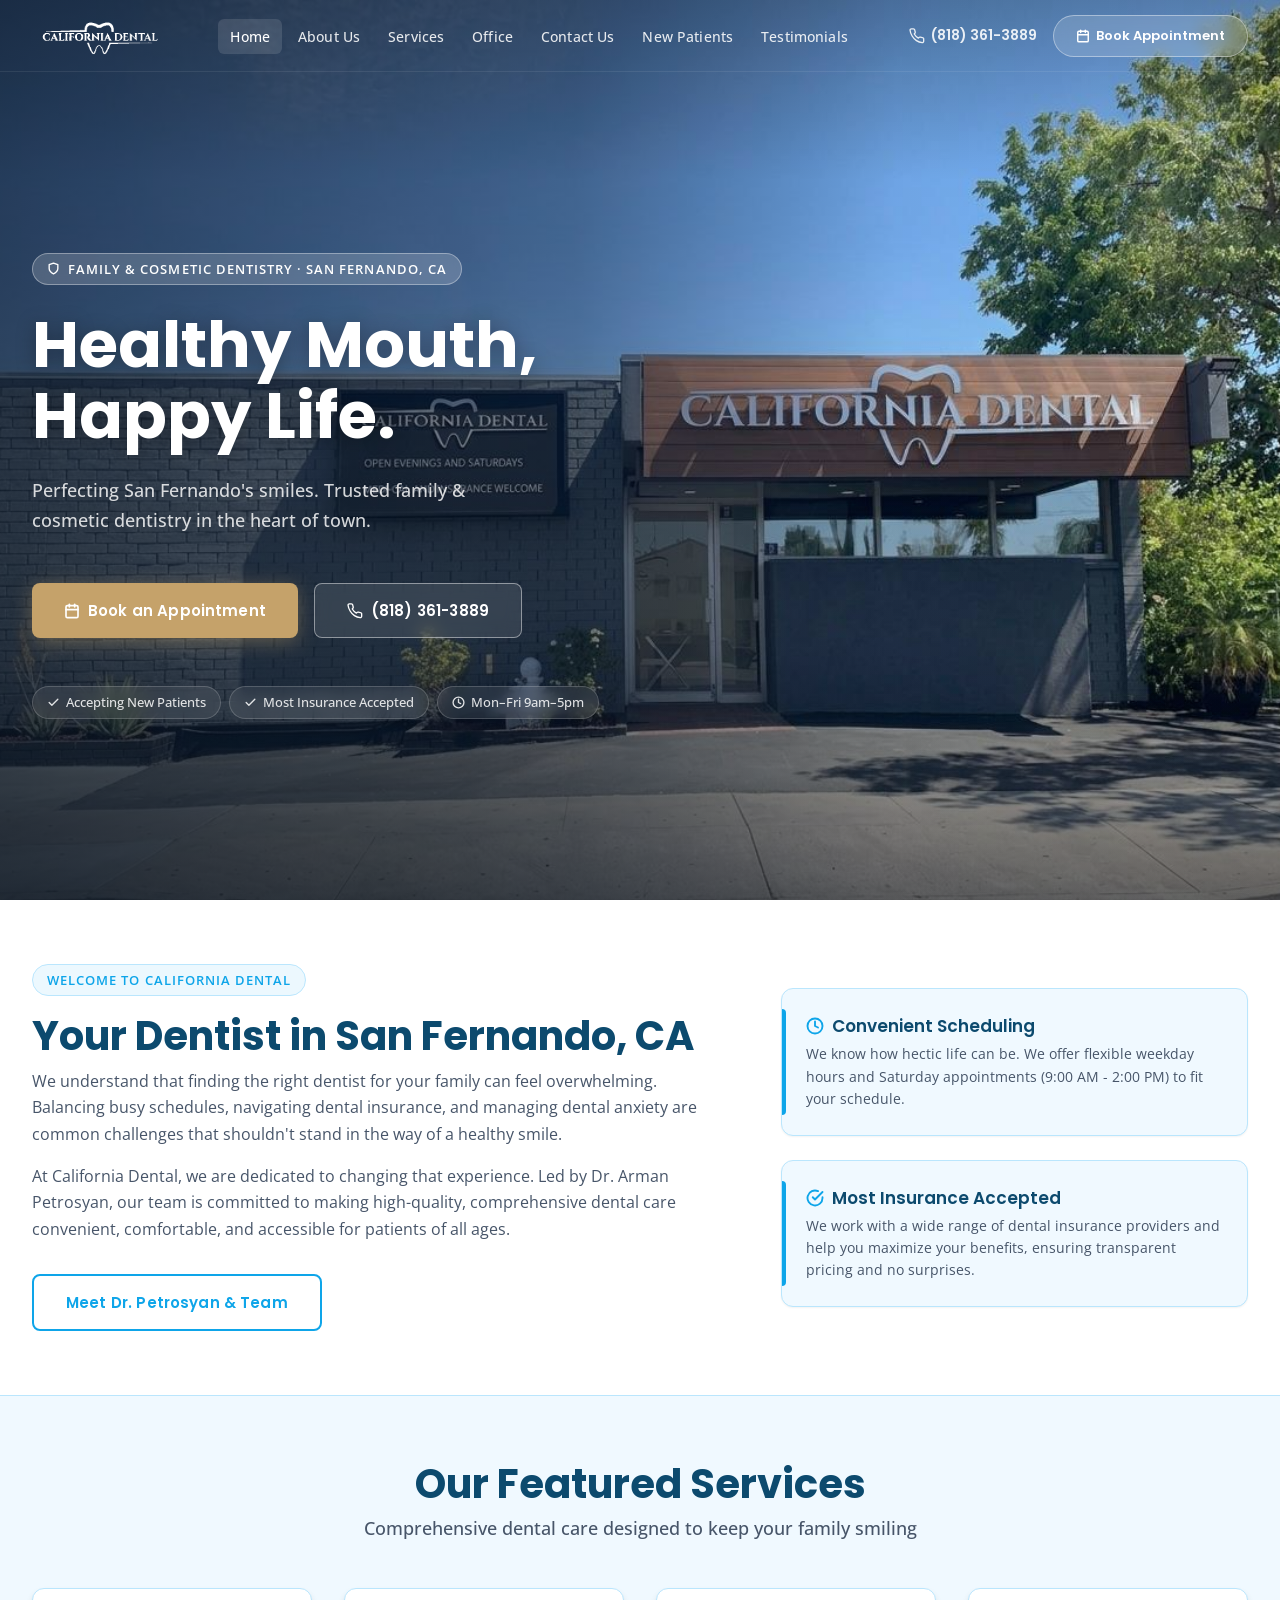
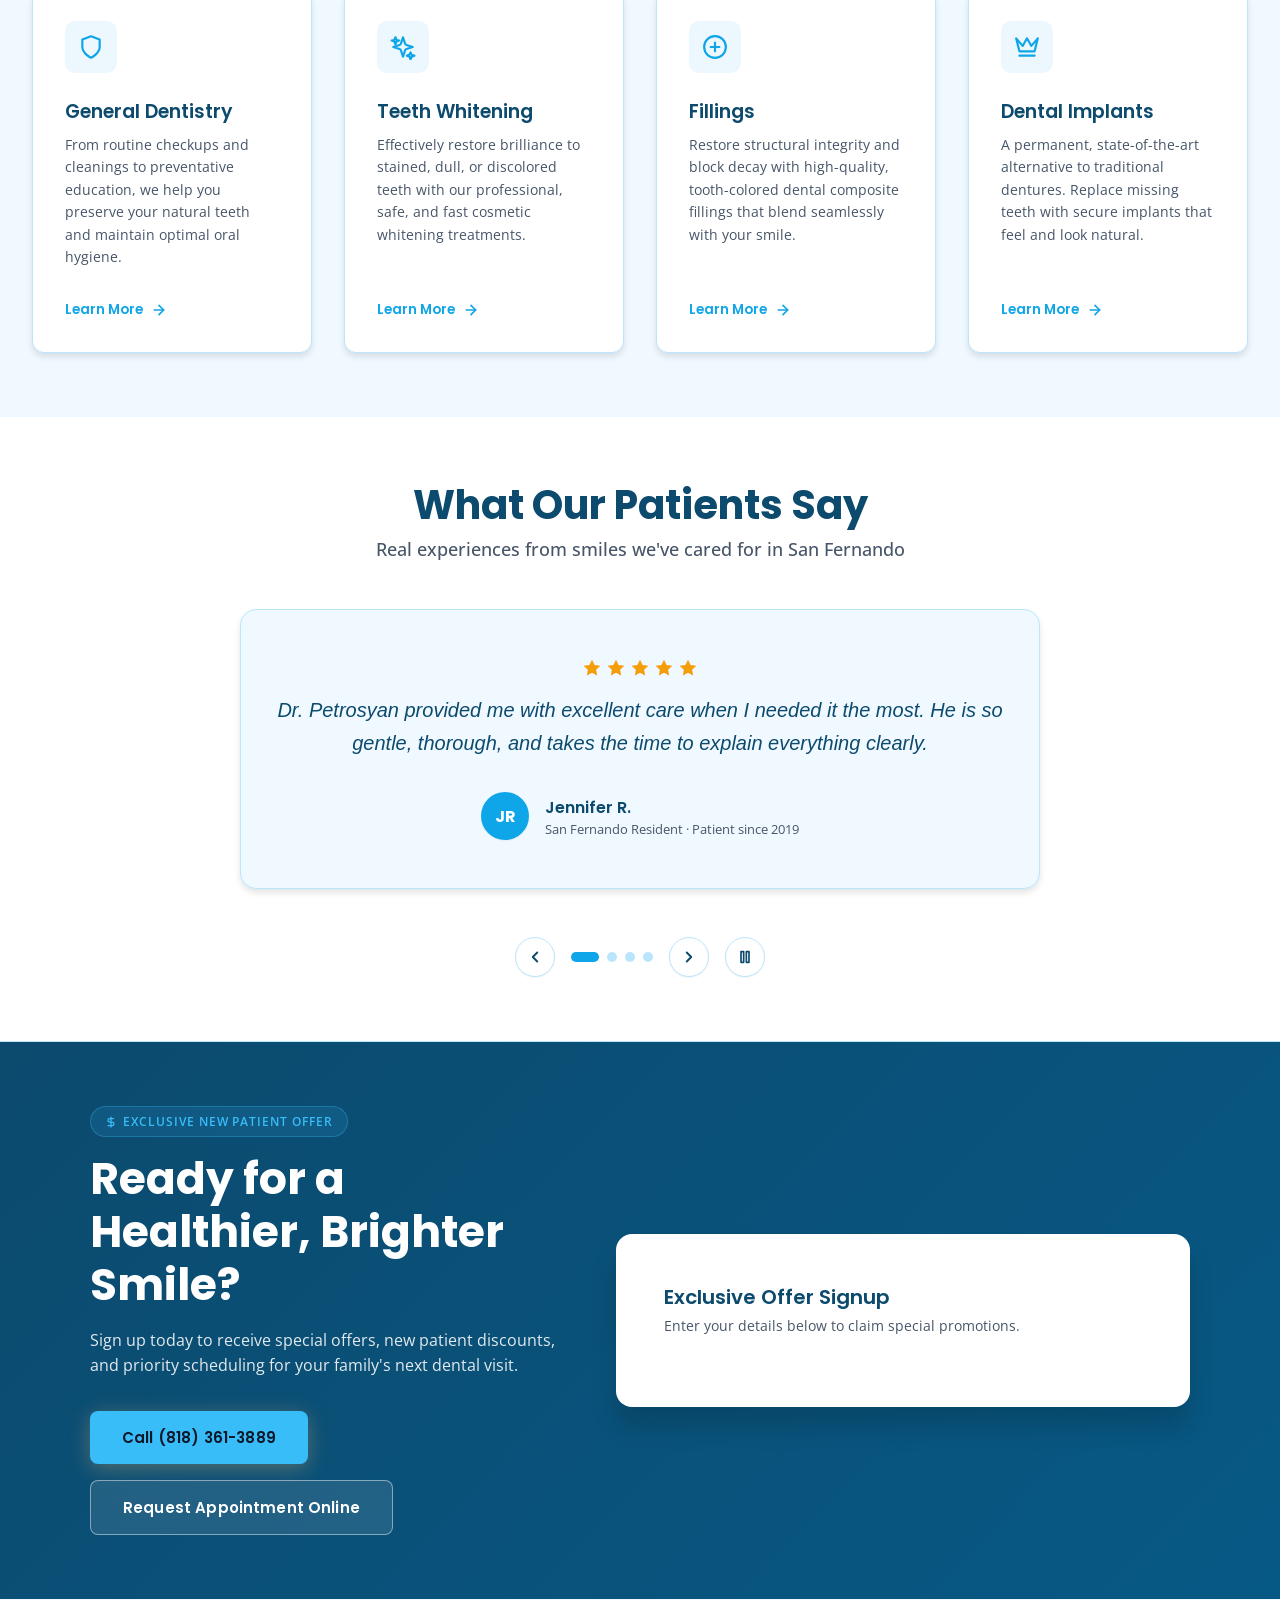
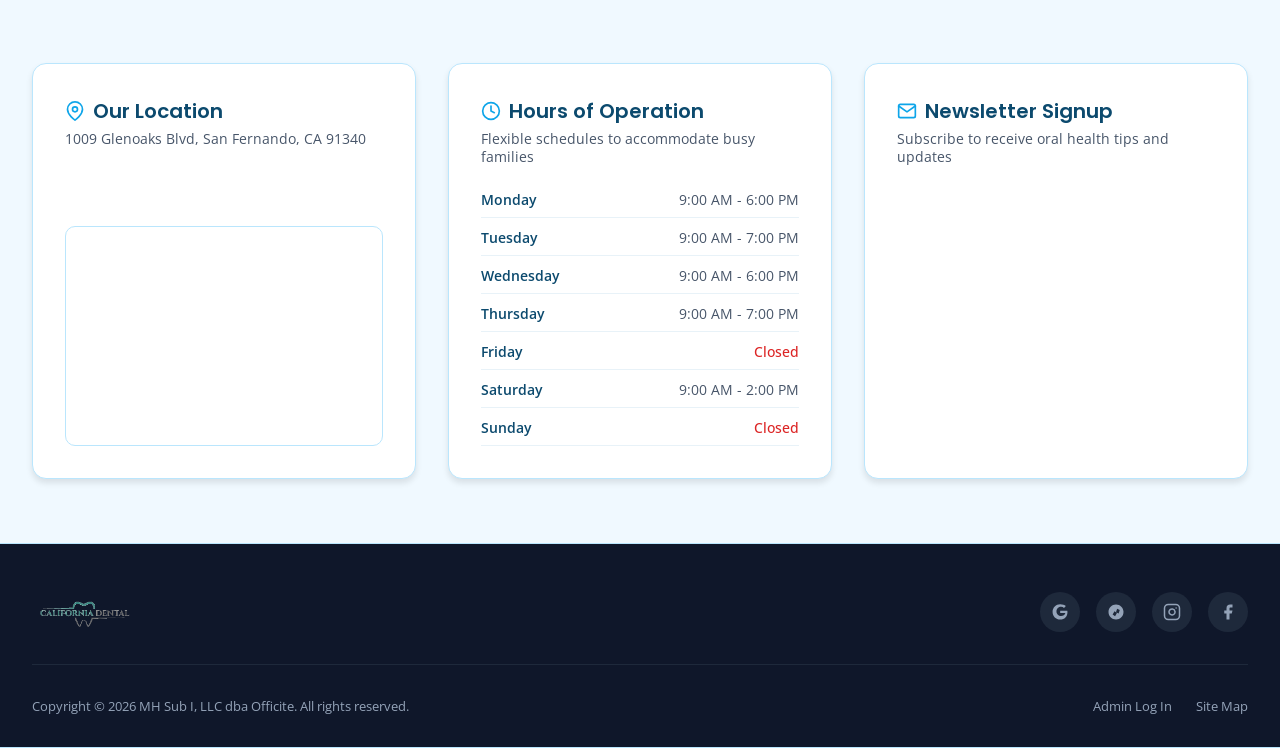
==== commit d1897e9b: "feat: add copy deterrents and image watermarks" ====
--- a/index.html
+++ b/index.html
@@ -1079,6 +1079,7 @@
       .btn-primary, .btn-ghost { justify-content: center; }
     }
   </style>
+  <link rel="stylesheet" href="assets/css/protect.css">
 </head>
 
 <body>
@@ -1175,7 +1176,7 @@
     <!-- Background image -->
     <div class="hero__slides" aria-hidden="true">
       <div class="hero__slide active"
-           style="background-image:url('assets/office 2.jfif')">
+           style="background-image:url('assets/watermarked/wm office 2.jfif')">
       </div>
     </div>
 
@@ -1752,5 +1753,6 @@
   }());
   </script>
 
+  <script src="assets/js/protect.js"></script>
 </body>
 </html>
--- a/assets/css/protect.css
+++ b/assets/css/protect.css
@@ -0,0 +1,22 @@
+/* ==========================================
+   California Dental - Copy deterrent styles
+   Deters casual copying/right-click saving.
+   (Note: cannot fully prevent copying.)
+   ========================================== */
+
+/* Deter text selection */
+html, body {
+  -webkit-user-select: none;
+  -moz-user-select: none;
+  -ms-user-select: none;
+  user-select: none;
+}
+
+/* Deter image dragging */
+img {
+  -webkit-user-drag: none;
+  -khtml-user-drag: none;
+  -moz-user-drag: none;
+  -o-user-drag: none;
+  user-drag: none;
+}
